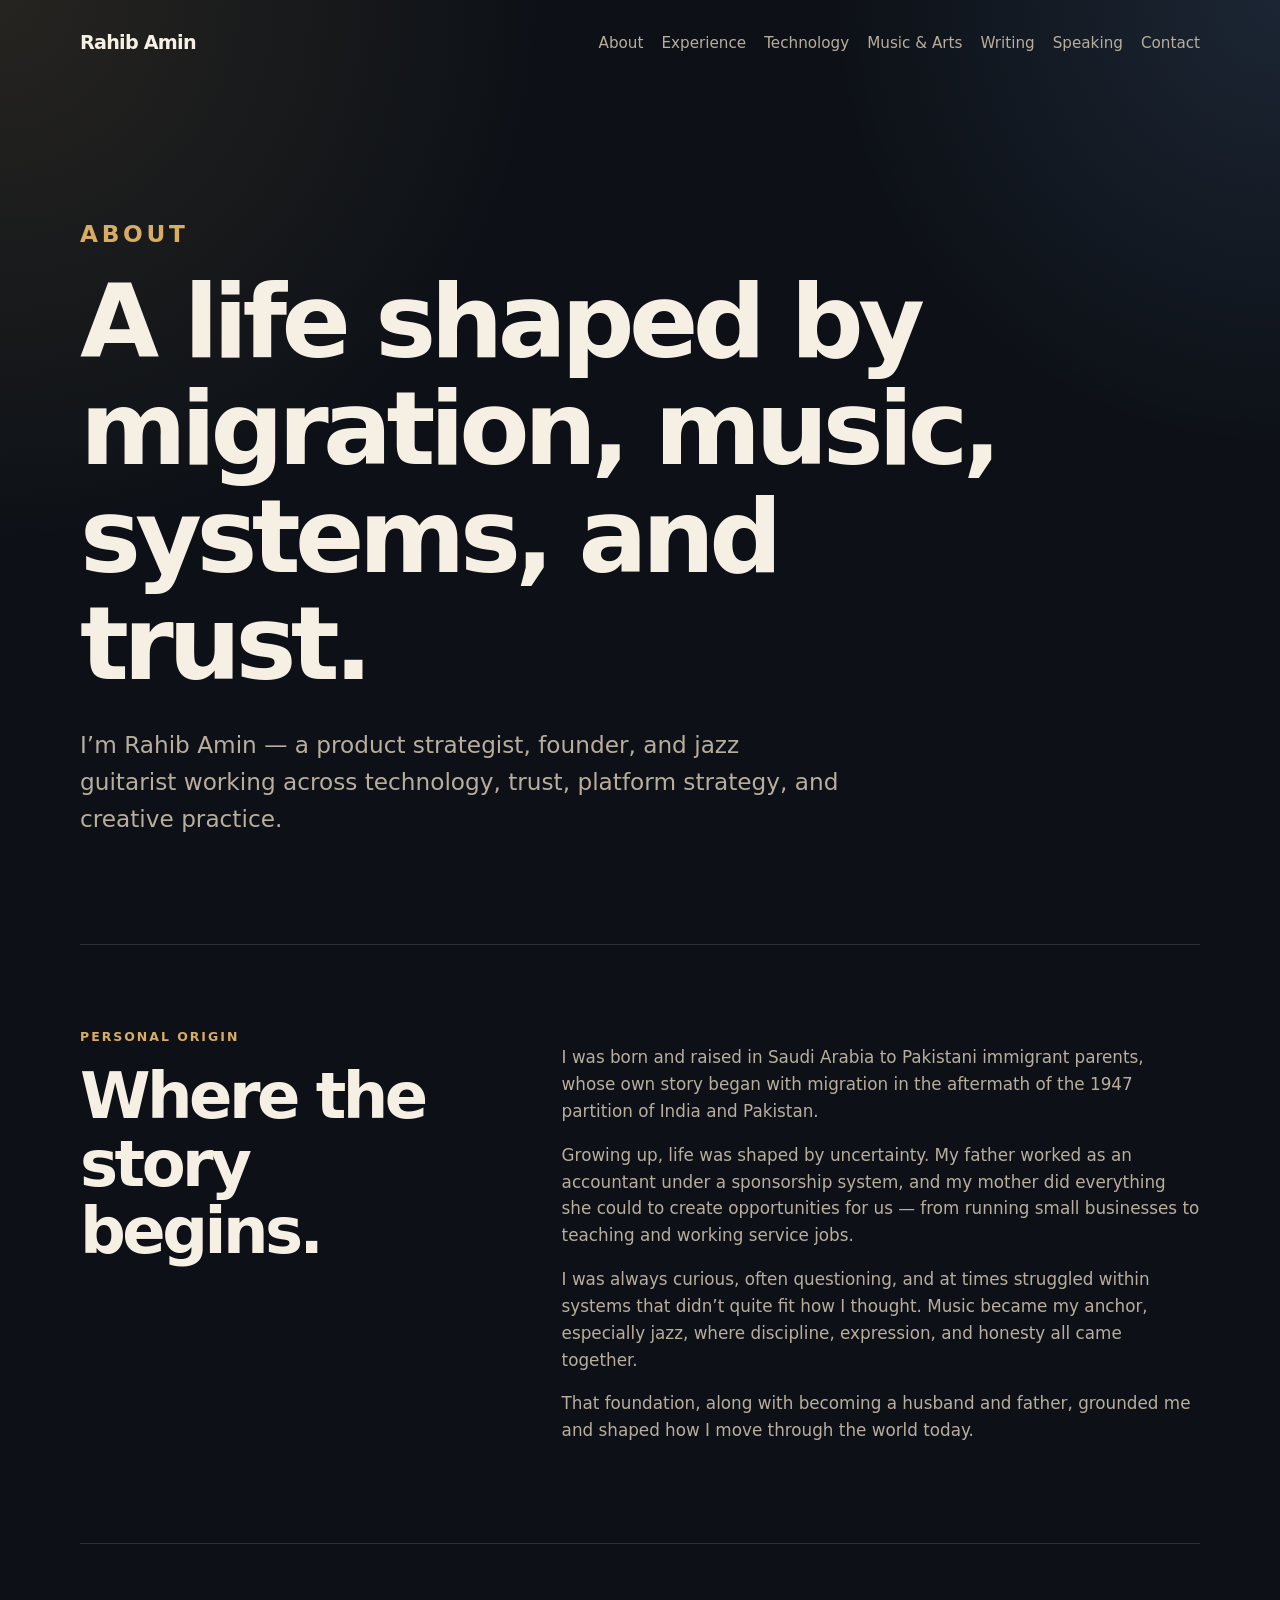
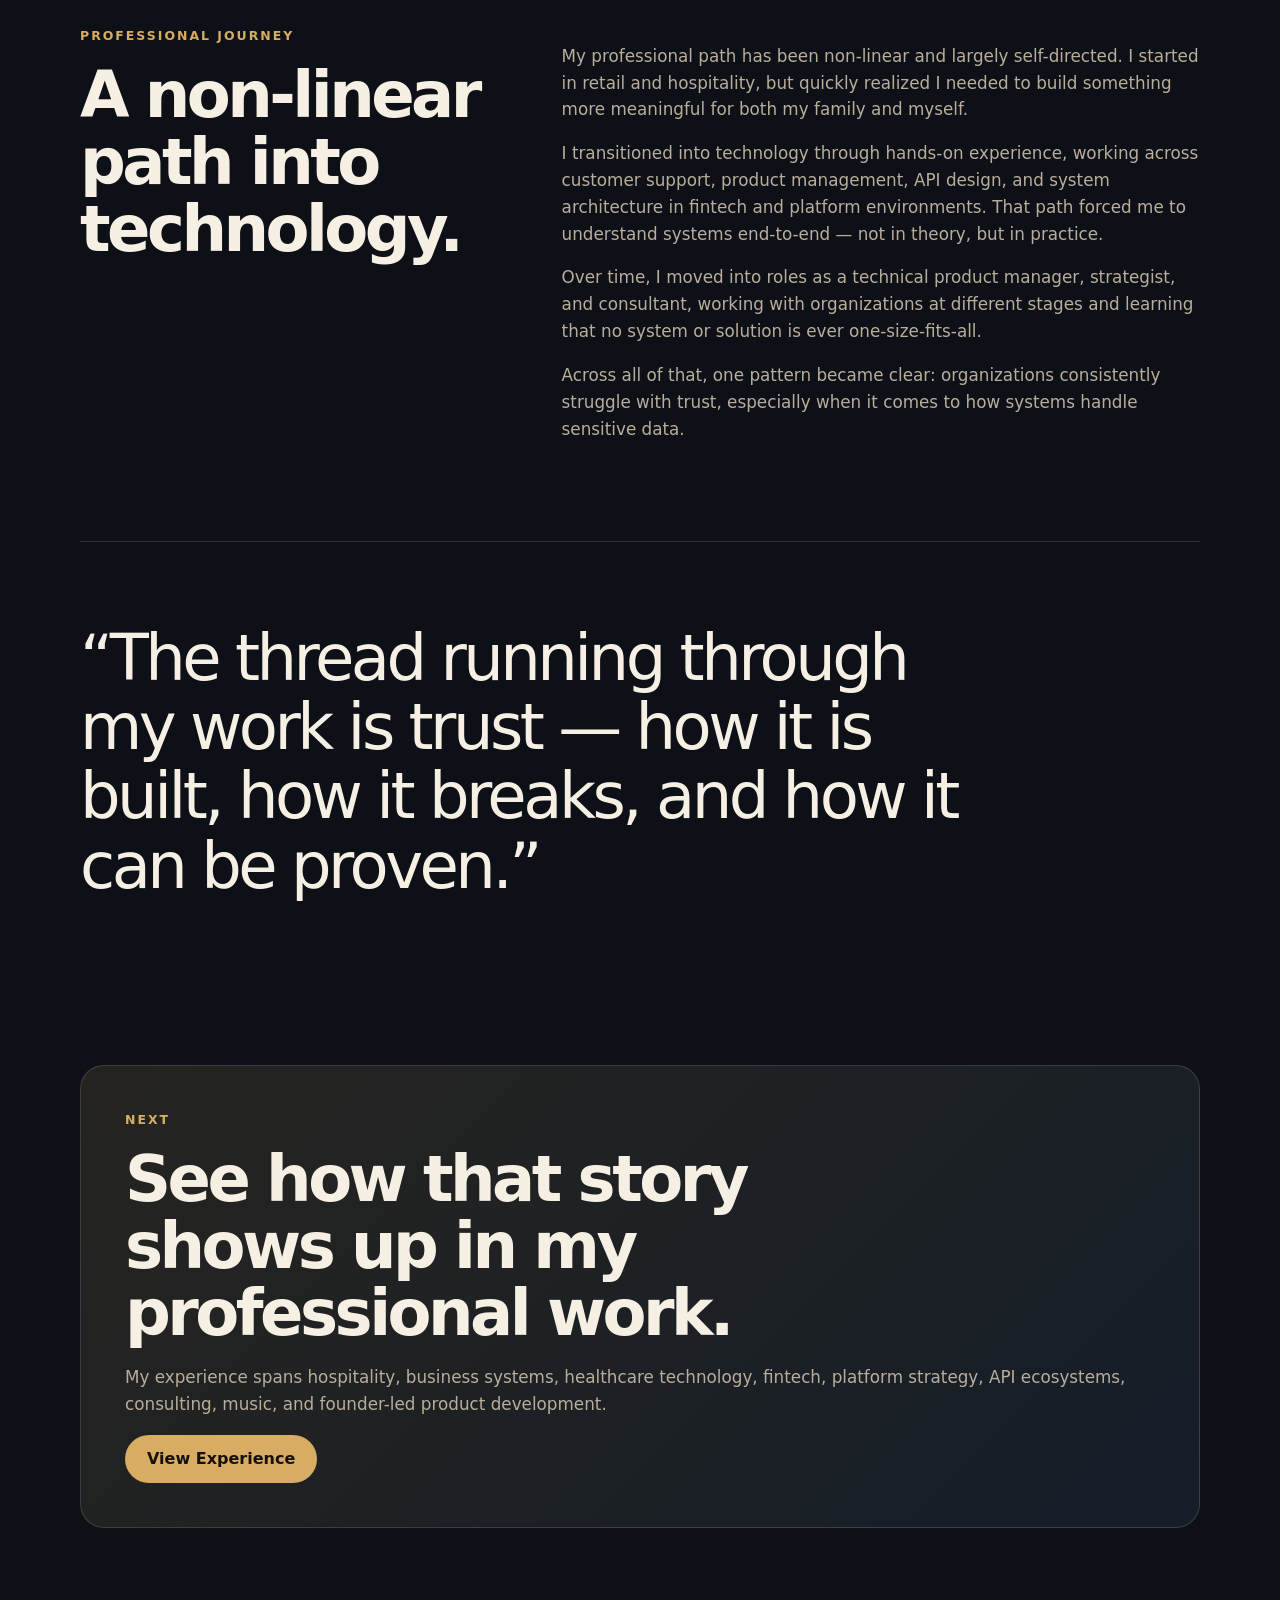
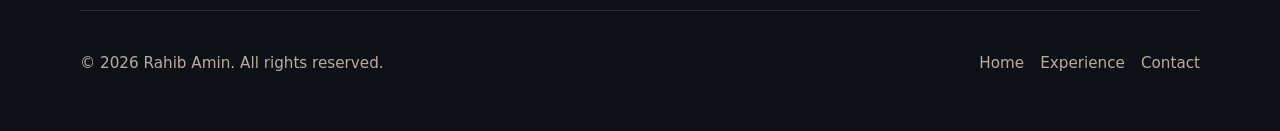
==== about/index.html @ f0a45e59 "Add About page with personal and professional details This file contains the About page for Rahib Am" ====
<!DOCTYPE html>
<html lang="en">
<head>
  <meta charset="UTF-8" />
  <meta name="viewport" content="width=device-width, initial-scale=1.0" />

  <title>About | Rahib Amin</title>
  <meta name="description" content="About Rahib Amin: product strategist, founder, jazz guitarist, and systems thinker shaped by migration, music, technology, and trust." />

  <link rel="stylesheet" href="../assets/styles.css" />
</head>
<body>
  <header class="site-header">
    <a class="logo" href="/">Rahib Amin</a>

    <nav class="nav">
      <a href="/about/">About</a>
      <a href="/experience/">Experience</a>
      <a href="/technology/">Technology</a>
      <a href="/music-arts/">Music & Arts</a>
      <a href="/writing/">Writing</a>
      <a href="/speaking/">Speaking</a>
      <a href="/contact/">Contact</a>
    </nav>
  </header>

  <main>
    <section class="page-hero">
      <p class="eyebrow">About</p>
      <h1>A life shaped by migration, music, systems, and trust.</h1>
      <p>
        I’m Rahib Amin — a product strategist, founder, and jazz guitarist working across
        technology, trust, platform strategy, and creative practice.
      </p>
    </section>

    <section class="split-section">
      <div>
        <p class="eyebrow">Personal origin</p>
        <h2>Where the story begins.</h2>
      </div>

      <div>
        <p>
          I was born and raised in Saudi Arabia to Pakistani immigrant parents, whose own story
          began with migration in the aftermath of the 1947 partition of India and Pakistan.
        </p>

        <p>
          Growing up, life was shaped by uncertainty. My father worked as an accountant under
          a sponsorship system, and my mother did everything she could to create opportunities
          for us — from running small businesses to teaching and working service jobs.
        </p>

        <p>
          I was always curious, often questioning, and at times struggled within systems that
          didn’t quite fit how I thought. Music became my anchor, especially jazz, where
          discipline, expression, and honesty all came together.
        </p>

        <p>
          That foundation, along with becoming a husband and father, grounded me and shaped
          how I move through the world today.
        </p>
      </div>
    </section>

    <section class="split-section">
      <div>
        <p class="eyebrow">Professional journey</p>
        <h2>A non-linear path into technology.</h2>
      </div>

      <div>
        <p>
          My professional path has been non-linear and largely self-directed. I started in
          retail and hospitality, but quickly realized I needed to build something more
          meaningful for both my family and myself.
        </p>

        <p>
          I transitioned into technology through hands-on experience, working across customer
          support, product management, API design, and system architecture in fintech and
          platform environments. That path forced me to understand systems end-to-end —
          not in theory, but in practice.
        </p>

        <p>
          Over time, I moved into roles as a technical product manager, strategist, and
          consultant, working with organizations at different stages and learning that no
          system or solution is ever one-size-fits-all.
        </p>

        <p>
          Across all of that, one pattern became clear: organizations consistently struggle
          with trust, especially when it comes to how systems handle sensitive data.
        </p>
      </div>
    </section>

    <section class="quote-section">
      <blockquote>
        “The thread running through my work is trust — how it is built, how it breaks, and how it can be proven.”
      </blockquote>
    </section>

    <section class="cta-section">
      <p class="eyebrow">Next</p>
      <h2>See how that story shows up in my professional work.</h2>
      <p>
        My experience spans hospitality, business systems, healthcare technology, fintech,
        platform strategy, API ecosystems, consulting, music, and founder-led product development.
      </p>
      <a class="button primary" href="/experience/">View Experience</a>
    </section>
  </main>

  <footer class="site-footer">
    <p>© <span id="year"></span> Rahib Amin. All rights reserved.</p>
    <div>
      <a href="/">Home</a>
      <a href="/experience/">Experience</a>
      <a href="/contact/">Contact</a>
    </div>
  </footer>

  <script>
    document.getElementById("year").textContent = new Date().getFullYear();
  </script>
</body>
</html>
---- assets/styles.css ----
:root {
  --bg: #0d1117;
  --bg-soft: #121826;
  --bg-card: #161d2d;
  --text: #f6efe4;
  --muted: #b9ad9c;
  --line: rgba(246, 239, 228, 0.14);
  --accent: #d8ad63;
  --accent-soft: rgba(216, 173, 99, 0.16);
  --blue: #85b7ff;
  --max-width: 1120px;
  --radius: 24px;
  --shadow: 0 24px 80px rgba(0, 0, 0, 0.26);
}

* {
  box-sizing: border-box;
}

html {
  scroll-behavior: smooth;
}

body {
  margin: 0;
  background:
    radial-gradient(circle at top left, rgba(216, 173, 99, 0.12), transparent 34rem),
    radial-gradient(circle at top right, rgba(133, 183, 255, 0.12), transparent 28rem),
    var(--bg);
  color: var(--text);
  font-family:
    Inter,
    ui-sans-serif,
    system-ui,
    -apple-system,
    BlinkMacSystemFont,
    "Segoe UI",
    sans-serif;
  line-height: 1.6;
}

a {
  color: inherit;
}

.site-header {
  width: min(var(--max-width), calc(100% - 32px));
  margin: 0 auto;
  padding: 28px 0;
  display: flex;
  justify-content: space-between;
  align-items: center;
  gap: 24px;
}

.logo {
  color: var(--text);
  text-decoration: none;
  font-weight: 800;
  letter-spacing: -0.04em;
  font-size: 1.2rem;
}

.nav {
  display: flex;
  gap: 18px;
  flex-wrap: wrap;
  justify-content: flex-end;
}

.nav a {
  color: var(--muted);
  text-decoration: none;
  font-size: 0.95rem;
}

.nav a:hover {
  color: var(--text);
}

main {
  width: min(var(--max-width), calc(100% - 32px));
  margin: 0 auto;
}

.hero,
.page-hero {
  padding: 100px 0 84px;
}

.hero {
  min-height: 70vh;
  display: flex;
  flex-direction: column;
  justify-content: center;
}

.eyebrow {
  margin: 0 0 16px;
  color: var(--accent);
  text-transform: uppercase;
  letter-spacing: 0.16em;
  font-size: 0.78rem;
  font-weight: 800;
}

h1,
h2,
h3 {
  margin: 0;
  line-height: 1.05;
  letter-spacing: -0.055em;
}

h1 {
  max-width: 940px;
  font-size: clamp(3rem, 8vw, 7.4rem);
}

h2 {
  font-size: clamp(2rem, 5vw, 4.2rem);
}

h3 {
  font-size: 1.45rem;
}

p {
  color: var(--muted);
  font-size: 1.05rem;
}

.hero-text,
.page-hero p {
  max-width: 760px;
  margin-top: 28px;
  font-size: clamp(1.18rem, 2vw, 1.45rem);
}

.hero-actions {
  display: flex;
  gap: 14px;
  flex-wrap: wrap;
  margin-top: 36px;
}

.button {
  display: inline-flex;
  align-items: center;
  justify-content: center;
  min-height: 48px;
  padding: 0 22px;
  border-radius: 999px;
  text-decoration: none;
  font-weight: 800;
  transition: transform 160ms ease, border-color 160ms ease, background 160ms ease;
}

.button:hover {
  transform: translateY(-2px);
}

.button.primary {
  background: var(--accent);
  color: #15110a;
}

.button.secondary {
  border: 1px solid var(--line);
  color: var(--text);
  background: rgba(255, 255, 255, 0.04);
}

.grid-section,
.split-section,
.quote-section,
.cta-section,
.list-section,
.contact-panel {
  padding: 82px 0;
  border-top: 1px solid var(--line);
}

.section-heading {
  max-width: 760px;
  margin-bottom: 32px;
}

.card-grid {
  display: grid;
  gap: 18px;
}

.card-grid.three {
  grid-template-columns: repeat(3, minmax(0, 1fr));
}

.card-grid.two {
  grid-template-columns: repeat(2, minmax(0, 1fr));
}

.card {
  min-height: 260px;
  padding: 28px;
  border-radius: var(--radius);
  background:
    linear-gradient(145deg, rgba(255, 255, 255, 0.045), rgba(255, 255, 255, 0.015)),
    var(--bg-card);
  border: 1px solid var(--line);
  box-shadow: var(--shadow);
}

.card p {
  margin-top: 18px;
}

.card a,
.text-link {
  color: var(--accent);
  font-weight: 800;
  text-decoration: none;
}

.card a:hover,
.text-link:hover {
  text-decoration: underline;
}

.split-section {
  display: grid;
  grid-template-columns: 0.8fr 1.2fr;
  gap: 56px;
  align-items: start;
}

.quote-section blockquote {
  max-width: 900px;
  margin: 0;
  font-size: clamp(2rem, 5vw, 4.8rem);
  line-height: 1.08;
  letter-spacing: -0.055em;
  color: var(--text);
}

.cta-section,
.contact-panel {
  background:
    linear-gradient(135deg, rgba(216, 173, 99, 0.12), rgba(133, 183, 255, 0.08));
  border: 1px solid var(--line);
  border-radius: var(--radius);
  padding: 44px;
  margin: 82px 0;
}

.cta-section h2,
.contact-panel h2 {
  max-width: 820px;
}

.clean-list {
  margin: 28px 0 0;
  padding: 0;
  list-style: none;
}

.clean-list li {
  padding: 18px 0;
  border-bottom: 1px solid var(--line);
  color: var(--muted);
  font-size: 1.15rem;
}

.big-link {
  color: var(--accent);
  font-size: clamp(1.6rem, 4vw, 3rem);
  font-weight: 900;
  letter-spacing: -0.04em;
  text-decoration: none;
}

.big-link:hover {
  text-decoration: underline;
}

.small-note {
  font-size: 0.95rem;
}

.music-hero {
  background:
    linear-gradient(135deg, rgba(216, 173, 99, 0.08), transparent 60%);
}

.site-footer {
  width: min(var(--max-width), calc(100% - 32px));
  margin: 0 auto;
  padding: 40px 0 56px;
  border-top: 1px solid var(--line);
  display: flex;
  justify-content: space-between;
  gap: 24px;
  flex-wrap: wrap;
}

.site-footer p {
  margin: 0;
  font-size: 0.95rem;
}

.site-footer div {
  display: flex;
  gap: 16px;
  flex-wrap: wrap;
}

.site-footer a {
  color: var(--muted);
  text-decoration: none;
  font-size: 0.95rem;
}

.site-footer a:hover {
  color: var(--text);
}

@media (max-width: 860px) {
  .site-header {
    align-items: flex-start;
    flex-direction: column;
  }

  .nav {
    justify-content: flex-start;
  }

  .hero,
  .page-hero {
    padding: 72px 0 64px;
  }

  .card-grid.three,
  .card-grid.two,
  .split-section {
    grid-template-columns: 1fr;
  }

  .split-section {
    gap: 24px;
  }

  .card {
    min-height: auto;
  }

  .cta-section,
  .contact-panel {
    padding: 28px;
  }
}

@media (max-width: 520px) {
  main,
  .site-header,
  .site-footer {
    width: min(100% - 24px, var(--max-width));
  }

  .nav {
    gap: 12px;
  }

  .nav a {
    font-size: 0.9rem;
  }

  h1 {
    font-size: clamp(2.55rem, 16vw, 4rem);
  }

  .hero-actions {
    flex-direction: column;
  }

  .button {
    width: 100%;
  }
}
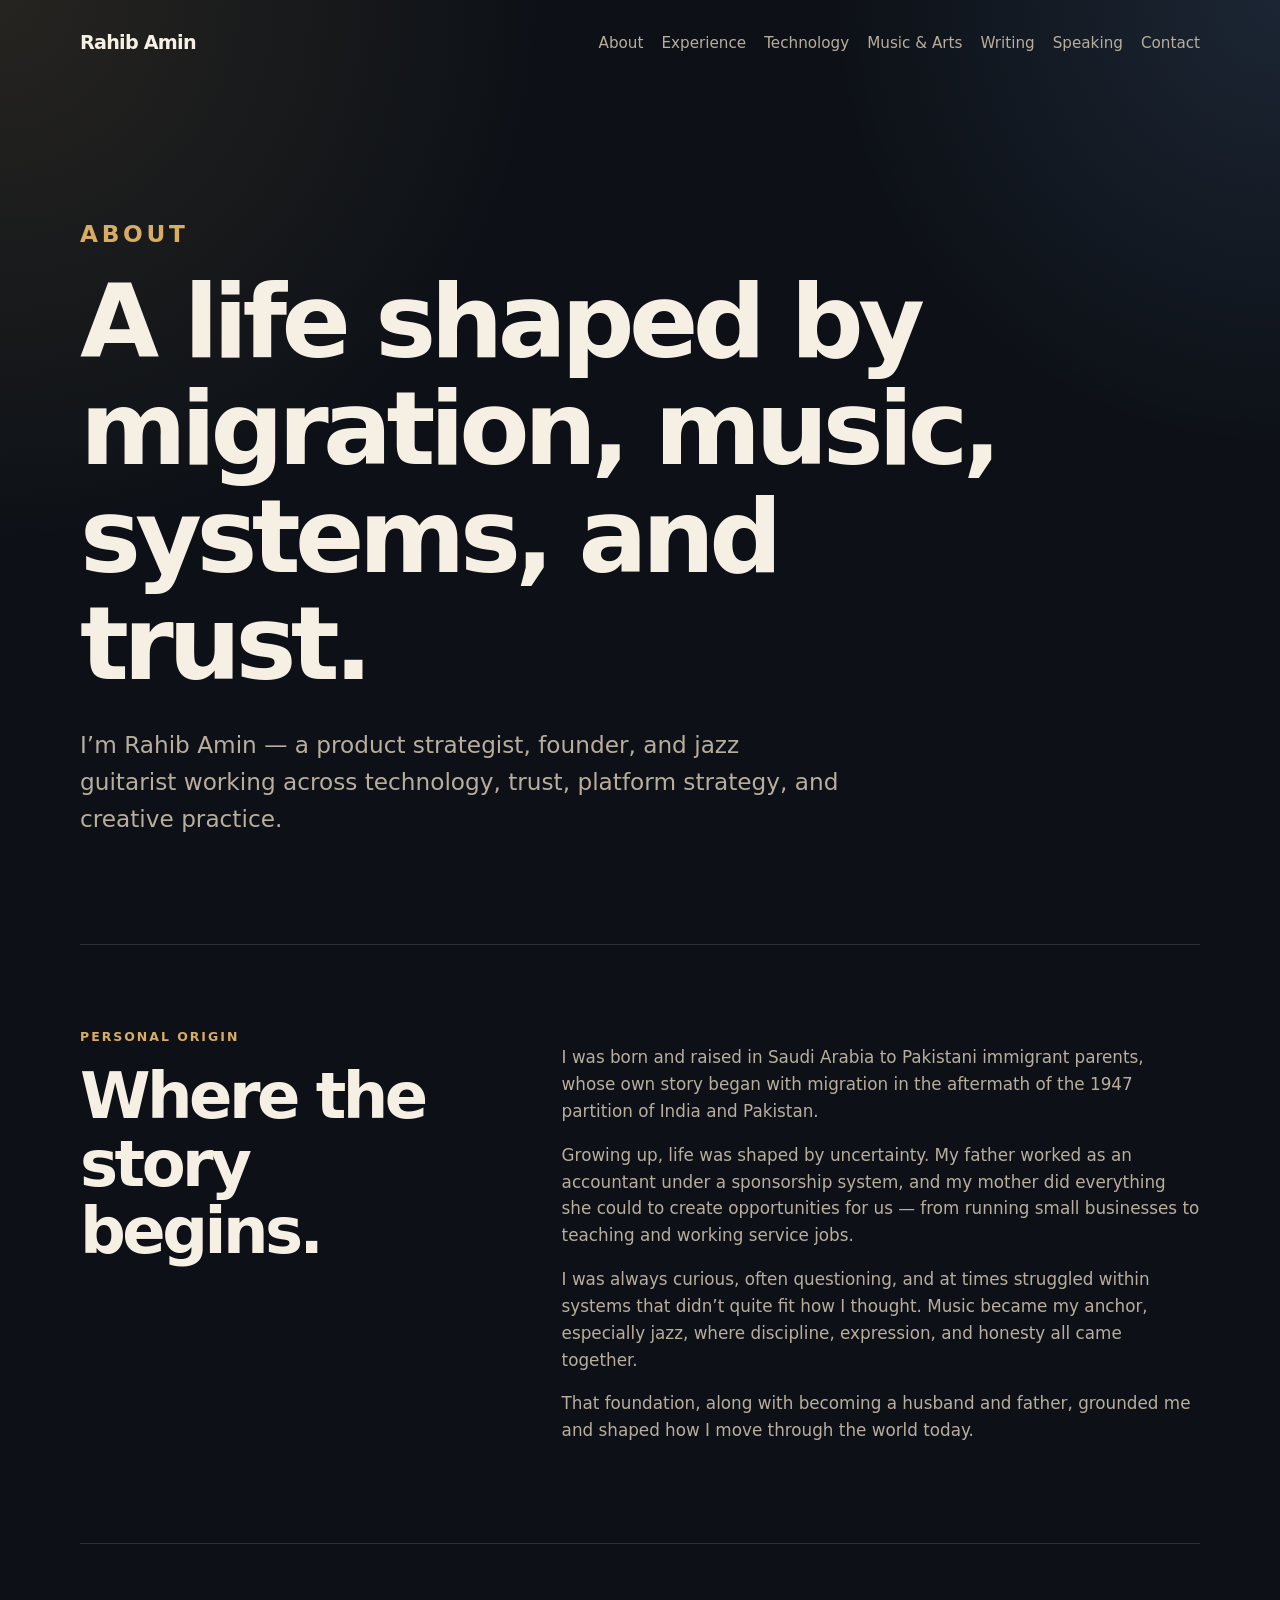
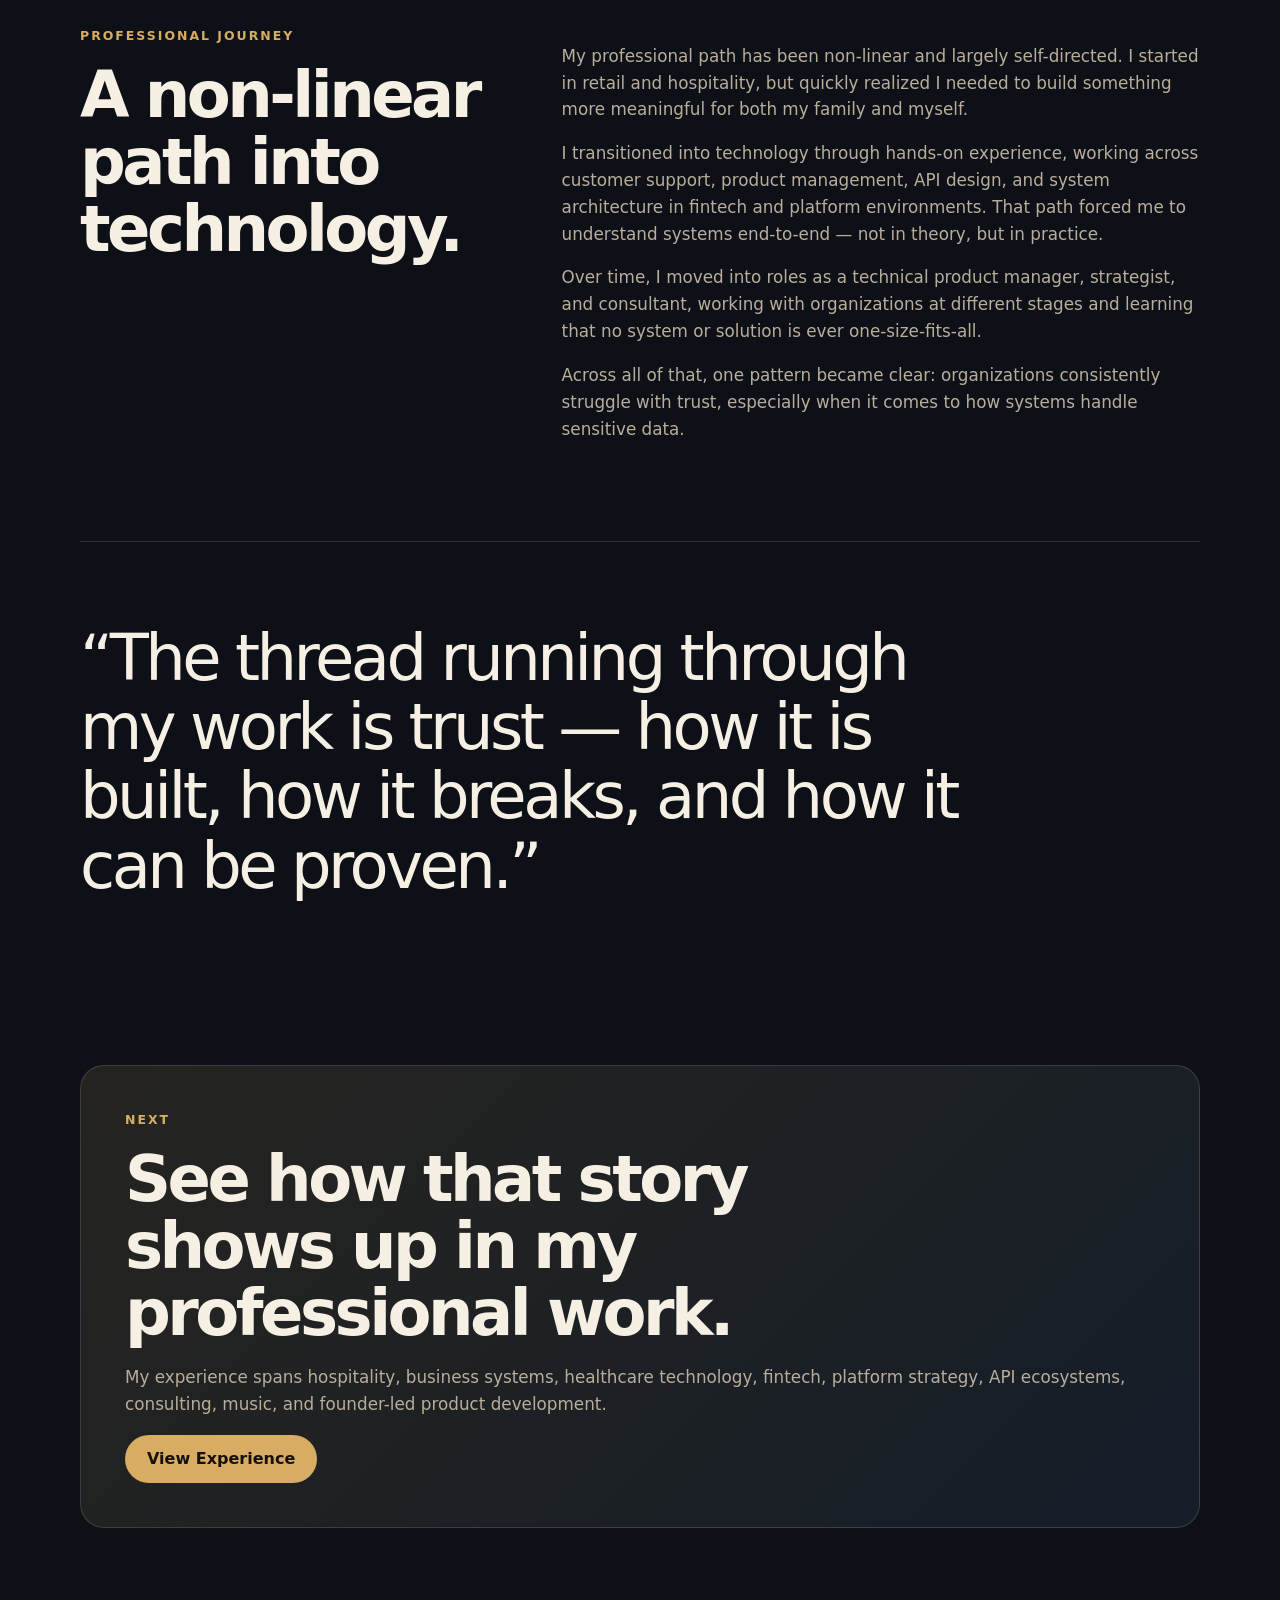
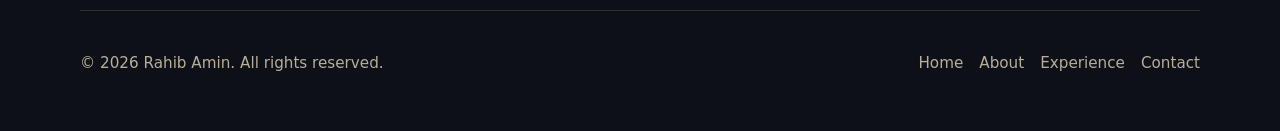
==== commit 8eb0fbc3: "Add files via upload" ====
--- a/about/index.html
+++ b/about/index.html
@@ -3,24 +3,21 @@
 <head>
   <meta charset="UTF-8" />
   <meta name="viewport" content="width=device-width, initial-scale=1.0" />
-
   <title>About | Rahib Amin</title>
   <meta name="description" content="About Rahib Amin: product strategist, founder, jazz guitarist, and systems thinker shaped by migration, music, technology, and trust." />
-
   <link rel="stylesheet" href="../assets/styles.css" />
 </head>
 <body>
   <header class="site-header">
-    <a class="logo" href="/">Rahib Amin</a>
-
+    <a class="logo" href="../">Rahib Amin</a>
     <nav class="nav">
-      <a href="/about/">About</a>
-      <a href="/experience/">Experience</a>
-      <a href="/technology/">Technology</a>
-      <a href="/music-arts/">Music & Arts</a>
-      <a href="/writing/">Writing</a>
-      <a href="/speaking/">Speaking</a>
-      <a href="/contact/">Contact</a>
+      <a href="../about/">About</a>
+      <a href="../experience/">Experience</a>
+      <a href="../technology/">Technology</a>
+      <a href="../music-arts/">Music & Arts</a>
+      <a href="../writing/">Writing</a>
+      <a href="../speaking/">Speaking</a>
+      <a href="../contact/">Contact</a>
     </nav>
   </header>
 
@@ -29,98 +26,50 @@
       <p class="eyebrow">About</p>
       <h1>A life shaped by migration, music, systems, and trust.</h1>
       <p>
-        I’m Rahib Amin — a product strategist, founder, and jazz guitarist working across
-        technology, trust, platform strategy, and creative practice.
+        I’m Rahib Amin — a product strategist, founder, and jazz guitarist working across technology,
+        trust, platform strategy, and creative practice.
       </p>
     </section>
 
     <section class="split-section">
+      <div><p class="eyebrow">Personal origin</p><h2>Where the story begins.</h2></div>
       <div>
-        <p class="eyebrow">Personal origin</p>
-        <h2>Where the story begins.</h2>
-      </div>
-
-      <div>
-        <p>
-          I was born and raised in Saudi Arabia to Pakistani immigrant parents, whose own story
-          began with migration in the aftermath of the 1947 partition of India and Pakistan.
-        </p>
-
-        <p>
-          Growing up, life was shaped by uncertainty. My father worked as an accountant under
-          a sponsorship system, and my mother did everything she could to create opportunities
-          for us — from running small businesses to teaching and working service jobs.
-        </p>
-
-        <p>
-          I was always curious, often questioning, and at times struggled within systems that
-          didn’t quite fit how I thought. Music became my anchor, especially jazz, where
-          discipline, expression, and honesty all came together.
-        </p>
-
-        <p>
-          That foundation, along with becoming a husband and father, grounded me and shaped
-          how I move through the world today.
-        </p>
+        <p>I was born and raised in Saudi Arabia to Pakistani immigrant parents, whose own story began with migration in the aftermath of the 1947 partition of India and Pakistan.</p>
+        <p>Growing up, life was shaped by uncertainty. My father worked as an accountant under a sponsorship system, and my mother did everything she could to create opportunities for us — from running small businesses to teaching and working service jobs.</p>
+        <p>I was always curious, often questioning, and at times struggled within systems that didn’t quite fit how I thought. Music became my anchor, especially jazz, where discipline, expression, and honesty all came together.</p>
+        <p>That foundation, along with becoming a husband and father, grounded me and shaped how I move through the world today.</p>
       </div>
     </section>
 
     <section class="split-section">
+      <div><p class="eyebrow">Professional journey</p><h2>A non-linear path into technology.</h2></div>
       <div>
-        <p class="eyebrow">Professional journey</p>
-        <h2>A non-linear path into technology.</h2>
-      </div>
-
-      <div>
-        <p>
-          My professional path has been non-linear and largely self-directed. I started in
-          retail and hospitality, but quickly realized I needed to build something more
-          meaningful for both my family and myself.
-        </p>
-
-        <p>
-          I transitioned into technology through hands-on experience, working across customer
-          support, product management, API design, and system architecture in fintech and
-          platform environments. That path forced me to understand systems end-to-end —
-          not in theory, but in practice.
-        </p>
-
-        <p>
-          Over time, I moved into roles as a technical product manager, strategist, and
-          consultant, working with organizations at different stages and learning that no
-          system or solution is ever one-size-fits-all.
-        </p>
-
-        <p>
-          Across all of that, one pattern became clear: organizations consistently struggle
-          with trust, especially when it comes to how systems handle sensitive data.
-        </p>
+        <p>My professional path has been non-linear and largely self-directed. I started in retail and hospitality, but quickly realized I needed to build something more meaningful for both my family and myself.</p>
+        <p>I transitioned into technology through hands-on experience, working across customer support, product management, API design, and system architecture in fintech and platform environments. That path forced me to understand systems end-to-end — not in theory, but in practice.</p>
+        <p>Over time, I moved into roles as a technical product manager, strategist, and consultant, working with organizations at different stages and learning that no system or solution is ever one-size-fits-all.</p>
+        <p>Across all of that, one pattern became clear: organizations consistently struggle with trust, especially when it comes to how systems handle sensitive data.</p>
       </div>
     </section>
 
     <section class="quote-section">
-      <blockquote>
-        “The thread running through my work is trust — how it is built, how it breaks, and how it can be proven.”
-      </blockquote>
+      <blockquote>“The thread running through my work is trust — how it is built, how it breaks, and how it can be proven.”</blockquote>
     </section>
 
     <section class="cta-section">
       <p class="eyebrow">Next</p>
       <h2>See how that story shows up in my professional work.</h2>
-      <p>
-        My experience spans hospitality, business systems, healthcare technology, fintech,
-        platform strategy, API ecosystems, consulting, music, and founder-led product development.
-      </p>
-      <a class="button primary" href="/experience/">View Experience</a>
+      <p>My experience spans hospitality, business systems, healthcare technology, fintech, platform strategy, API ecosystems, consulting, music, and founder-led product development.</p>
+      <a class="button primary" href="../experience/">View Experience</a>
     </section>
   </main>
 
   <footer class="site-footer">
     <p>© <span id="year"></span> Rahib Amin. All rights reserved.</p>
     <div>
-      <a href="/">Home</a>
-      <a href="/experience/">Experience</a>
-      <a href="/contact/">Contact</a>
+      <a href="../">Home</a>
+      <a href="../about/">About</a>
+      <a href="../experience/">Experience</a>
+      <a href="../contact/">Contact</a>
     </div>
   </footer>
 
--- a/assets/styles.css
+++ b/assets/styles.css
@@ -13,14 +13,8 @@
   --shadow: 0 24px 80px rgba(0, 0, 0, 0.26);
 }
 
-* {
-  box-sizing: border-box;
-}
-
-html {
-  scroll-behavior: smooth;
-}
-
+* { box-sizing: border-box; }
+html { scroll-behavior: smooth; }
 body {
   margin: 0;
   background:
@@ -28,21 +22,10 @@
     radial-gradient(circle at top right, rgba(133, 183, 255, 0.12), transparent 28rem),
     var(--bg);
   color: var(--text);
-  font-family:
-    Inter,
-    ui-sans-serif,
-    system-ui,
-    -apple-system,
-    BlinkMacSystemFont,
-    "Segoe UI",
-    sans-serif;
+  font-family: Inter, ui-sans-serif, system-ui, -apple-system, BlinkMacSystemFont, "Segoe UI", sans-serif;
   line-height: 1.6;
 }
-
-a {
-  color: inherit;
-}
-
+a { color: inherit; }
 .site-header {
   width: min(var(--max-width), calc(100% - 32px));
   margin: 0 auto;
@@ -52,336 +35,66 @@
   align-items: center;
   gap: 24px;
 }
-
 .logo {
   color: var(--text);
   text-decoration: none;
   font-weight: 800;
   letter-spacing: -0.04em;
   font-size: 1.2rem;
+  white-space: nowrap;
 }
-
-.nav {
-  display: flex;
-  gap: 18px;
-  flex-wrap: wrap;
-  justify-content: flex-end;
-}
-
-.nav a {
-  color: var(--muted);
-  text-decoration: none;
-  font-size: 0.95rem;
-}
-
-.nav a:hover {
-  color: var(--text);
-}
-
-main {
-  width: min(var(--max-width), calc(100% - 32px));
-  margin: 0 auto;
-}
-
-.hero,
-.page-hero {
-  padding: 100px 0 84px;
-}
-
-.hero {
-  min-height: 70vh;
-  display: flex;
-  flex-direction: column;
-  justify-content: center;
-}
-
-.eyebrow {
-  margin: 0 0 16px;
-  color: var(--accent);
-  text-transform: uppercase;
-  letter-spacing: 0.16em;
-  font-size: 0.78rem;
-  font-weight: 800;
-}
-
-h1,
-h2,
-h3 {
-  margin: 0;
-  line-height: 1.05;
-  letter-spacing: -0.055em;
-}
-
-h1 {
-  max-width: 940px;
-  font-size: clamp(3rem, 8vw, 7.4rem);
-}
-
-h2 {
-  font-size: clamp(2rem, 5vw, 4.2rem);
-}
-
-h3 {
-  font-size: 1.45rem;
-}
-
-p {
-  color: var(--muted);
-  font-size: 1.05rem;
-}
-
-.hero-text,
-.page-hero p {
-  max-width: 760px;
-  margin-top: 28px;
-  font-size: clamp(1.18rem, 2vw, 1.45rem);
-}
-
-.hero-actions {
-  display: flex;
-  gap: 14px;
-  flex-wrap: wrap;
-  margin-top: 36px;
-}
-
-.button {
-  display: inline-flex;
-  align-items: center;
-  justify-content: center;
-  min-height: 48px;
-  padding: 0 22px;
-  border-radius: 999px;
-  text-decoration: none;
-  font-weight: 800;
-  transition: transform 160ms ease, border-color 160ms ease, background 160ms ease;
-}
-
-.button:hover {
-  transform: translateY(-2px);
-}
-
-.button.primary {
-  background: var(--accent);
-  color: #15110a;
-}
-
-.button.secondary {
-  border: 1px solid var(--line);
-  color: var(--text);
-  background: rgba(255, 255, 255, 0.04);
-}
-
-.grid-section,
-.split-section,
-.quote-section,
-.cta-section,
-.list-section,
-.contact-panel {
-  padding: 82px 0;
-  border-top: 1px solid var(--line);
-}
-
-.section-heading {
-  max-width: 760px;
-  margin-bottom: 32px;
-}
-
-.card-grid {
-  display: grid;
-  gap: 18px;
-}
-
-.card-grid.three {
-  grid-template-columns: repeat(3, minmax(0, 1fr));
-}
-
-.card-grid.two {
-  grid-template-columns: repeat(2, minmax(0, 1fr));
-}
-
-.card {
-  min-height: 260px;
-  padding: 28px;
-  border-radius: var(--radius);
-  background:
-    linear-gradient(145deg, rgba(255, 255, 255, 0.045), rgba(255, 255, 255, 0.015)),
-    var(--bg-card);
-  border: 1px solid var(--line);
-  box-shadow: var(--shadow);
-}
-
-.card p {
-  margin-top: 18px;
-}
-
-.card a,
-.text-link {
-  color: var(--accent);
-  font-weight: 800;
-  text-decoration: none;
-}
-
-.card a:hover,
-.text-link:hover {
-  text-decoration: underline;
-}
-
-.split-section {
-  display: grid;
-  grid-template-columns: 0.8fr 1.2fr;
-  gap: 56px;
-  align-items: start;
-}
-
-.quote-section blockquote {
-  max-width: 900px;
-  margin: 0;
-  font-size: clamp(2rem, 5vw, 4.8rem);
-  line-height: 1.08;
-  letter-spacing: -0.055em;
-  color: var(--text);
-}
-
-.cta-section,
-.contact-panel {
-  background:
-    linear-gradient(135deg, rgba(216, 173, 99, 0.12), rgba(133, 183, 255, 0.08));
-  border: 1px solid var(--line);
-  border-radius: var(--radius);
-  padding: 44px;
-  margin: 82px 0;
-}
-
-.cta-section h2,
-.contact-panel h2 {
-  max-width: 820px;
-}
-
-.clean-list {
-  margin: 28px 0 0;
-  padding: 0;
-  list-style: none;
-}
-
-.clean-list li {
-  padding: 18px 0;
-  border-bottom: 1px solid var(--line);
-  color: var(--muted);
-  font-size: 1.15rem;
-}
-
-.big-link {
-  color: var(--accent);
-  font-size: clamp(1.6rem, 4vw, 3rem);
-  font-weight: 900;
-  letter-spacing: -0.04em;
-  text-decoration: none;
-}
-
-.big-link:hover {
-  text-decoration: underline;
-}
-
-.small-note {
-  font-size: 0.95rem;
-}
-
-.music-hero {
-  background:
-    linear-gradient(135deg, rgba(216, 173, 99, 0.08), transparent 60%);
-}
-
-.site-footer {
-  width: min(var(--max-width), calc(100% - 32px));
-  margin: 0 auto;
-  padding: 40px 0 56px;
-  border-top: 1px solid var(--line);
-  display: flex;
-  justify-content: space-between;
-  gap: 24px;
-  flex-wrap: wrap;
-}
-
-.site-footer p {
-  margin: 0;
-  font-size: 0.95rem;
-}
-
-.site-footer div {
-  display: flex;
-  gap: 16px;
-  flex-wrap: wrap;
-}
-
-.site-footer a {
-  color: var(--muted);
-  text-decoration: none;
-  font-size: 0.95rem;
-}
-
-.site-footer a:hover {
-  color: var(--text);
-}
-
-@media (max-width: 860px) {
-  .site-header {
-    align-items: flex-start;
-    flex-direction: column;
-  }
-
-  .nav {
-    justify-content: flex-start;
-  }
-
-  .hero,
-  .page-hero {
-    padding: 72px 0 64px;
-  }
-
-  .card-grid.three,
-  .card-grid.two,
-  .split-section {
-    grid-template-columns: 1fr;
-  }
-
-  .split-section {
-    gap: 24px;
-  }
-
-  .card {
-    min-height: auto;
-  }
-
-  .cta-section,
-  .contact-panel {
-    padding: 28px;
-  }
-}
-
-@media (max-width: 520px) {
-  main,
-  .site-header,
-  .site-footer {
-    width: min(100% - 24px, var(--max-width));
-  }
-
-  .nav {
-    gap: 12px;
-  }
-
-  .nav a {
-    font-size: 0.9rem;
-  }
-
-  h1 {
-    font-size: clamp(2.55rem, 16vw, 4rem);
-  }
-
-  .hero-actions {
-    flex-direction: column;
-  }
-
-  .button {
-    width: 100%;
-  }
-}
+.nav { display: flex; gap: 18px; flex-wrap: wrap; justify-content: flex-end; }
+.nav a { color: var(--muted); text-decoration: none; font-size: 0.95rem; }
+.nav a:hover { color: var(--text); }
+main { width: min(var(--max-width), calc(100% - 32px)); margin: 0 auto; }
+.hero, .page-hero { padding: 100px 0 84px; }
+.hero { min-height: 70vh; display: flex; flex-direction: column; justify-content: center; }
+.eyebrow { margin: 0 0 16px; color: var(--accent); text-transform: uppercase; letter-spacing: 0.16em; font-size: 0.78rem; font-weight: 800; }
+h1, h2, h3 { margin: 0; line-height: 1.05; letter-spacing: -0.055em; }
+h1 { max-width: 940px; font-size: clamp(3rem, 8vw, 7.4rem); }
+h2 { font-size: clamp(2rem, 5vw, 4.2rem); }
+h3 { font-size: 1.45rem; }
+p { color: var(--muted); font-size: 1.05rem; }
+.hero-text, .page-hero p { max-width: 760px; margin-top: 28px; font-size: clamp(1.18rem, 2vw, 1.45rem); }
+.hero-actions { display: flex; gap: 14px; flex-wrap: wrap; margin-top: 36px; }
+.button { display: inline-flex; align-items: center; justify-content: center; min-height: 48px; padding: 0 22px; border-radius: 999px; text-decoration: none; font-weight: 800; transition: transform 160ms ease, border-color 160ms ease, background 160ms ease; }
+.button:hover { transform: translateY(-2px); }
+.button.primary { background: var(--accent); color: #15110a; }
+.button.secondary { border: 1px solid var(--line); color: var(--text); background: rgba(255, 255, 255, 0.04); }
+.grid-section, .split-section, .quote-section, .cta-section, .list-section, .contact-panel, .media-section { padding: 82px 0; border-top: 1px solid var(--line); }
+.section-heading { max-width: 760px; margin-bottom: 32px; }
+.card-grid { display: grid; gap: 18px; }
+.card-grid.three { grid-template-columns: repeat(3, minmax(0, 1fr)); }
+.card-grid.two { grid-template-columns: repeat(2, minmax(0, 1fr)); }
+.card-grid.four { grid-template-columns: repeat(4, minmax(0, 1fr)); }
+.card { min-height: 260px; padding: 28px; border-radius: var(--radius); background: linear-gradient(145deg, rgba(255,255,255,.045), rgba(255,255,255,.015)), var(--bg-card); border: 1px solid var(--line); box-shadow: var(--shadow); }
+.card p { margin-top: 18px; }
+.card a, .text-link { color: var(--accent); font-weight: 800; text-decoration: none; }
+.card a:hover, .text-link:hover { text-decoration: underline; }
+.card audio { width: 100%; margin-top: 16px; }
+.split-section { display: grid; grid-template-columns: 0.8fr 1.2fr; gap: 56px; align-items: start; }
+.quote-section blockquote { max-width: 900px; margin: 0; font-size: clamp(2rem, 5vw, 4.8rem); line-height: 1.08; letter-spacing: -0.055em; color: var(--text); }
+.cta-section, .contact-panel { background: linear-gradient(135deg, rgba(216,173,99,.12), rgba(133,183,255,.08)); border: 1px solid var(--line); border-radius: var(--radius); padding: 44px; margin: 82px 0; }
+.cta-section h2, .contact-panel h2 { max-width: 820px; }
+.clean-list { margin: 28px 0 0; padding: 0; list-style: none; }
+.clean-list li { padding: 18px 0; border-bottom: 1px solid var(--line); color: var(--muted); font-size: 1.15rem; }
+.big-link { color: var(--accent); font-size: clamp(1.6rem, 4vw, 3rem); font-weight: 900; letter-spacing: -0.04em; text-decoration: none; overflow-wrap: anywhere; }
+.big-link:hover { text-decoration: underline; }
+.small-note { font-size: 0.95rem; }
+.music-hero { background: linear-gradient(135deg, rgba(216,173,99,.08), transparent 60%); }
+.media-section { display: grid; grid-template-columns: repeat(2, minmax(0, 1fr)); gap: 18px; }
+.media-card { overflow: hidden; border-radius: var(--radius); border: 1px solid var(--line); background: var(--bg-card); box-shadow: var(--shadow); min-height: 320px; }
+.media-card img { width: 100%; height: 100%; object-fit: cover; display: block; }
+.experience-item { padding: 32px 0; border-top: 1px solid var(--line); }
+.experience-item:first-of-type { margin-top: 28px; }
+.role-meta { margin-top: 8px; color: var(--accent); font-weight: 800; }
+.experience-item .clean-list { margin-top: 18px; }
+.site-footer { width: min(var(--max-width), calc(100% - 32px)); margin: 0 auto; padding: 40px 0 56px; border-top: 1px solid var(--line); display: flex; justify-content: space-between; gap: 24px; flex-wrap: wrap; }
+.site-footer p { margin: 0; font-size: 0.95rem; }
+.site-footer div { display: flex; gap: 16px; flex-wrap: wrap; }
+.site-footer a { color: var(--muted); text-decoration: none; font-size: 0.95rem; }
+.site-footer a:hover { color: var(--text); }
+@media (max-width: 980px) { .card-grid.four { grid-template-columns: repeat(2, minmax(0, 1fr)); } }
+@media (max-width: 860px) { .site-header { align-items: flex-start; flex-direction: column; } .nav { justify-content: flex-start; } .hero, .page-hero { padding: 72px 0 64px; } .card-grid.three, .card-grid.two, .split-section, .media-section { grid-template-columns: 1fr; } .split-section { gap: 24px; } .card { min-height: auto; } .cta-section, .contact-panel { padding: 28px; } }
+@media (max-width: 620px) { .card-grid.four { grid-template-columns: 1fr; } }
+@media (max-width: 520px) { main, .site-header, .site-footer { width: min(100% - 24px, var(--max-width)); } .nav { gap: 12px; } .nav a { font-size: 0.9rem; } h1 { font-size: clamp(2.55rem, 16vw, 4rem); } .hero-actions { flex-direction: column; } .button { width: 100%; } }
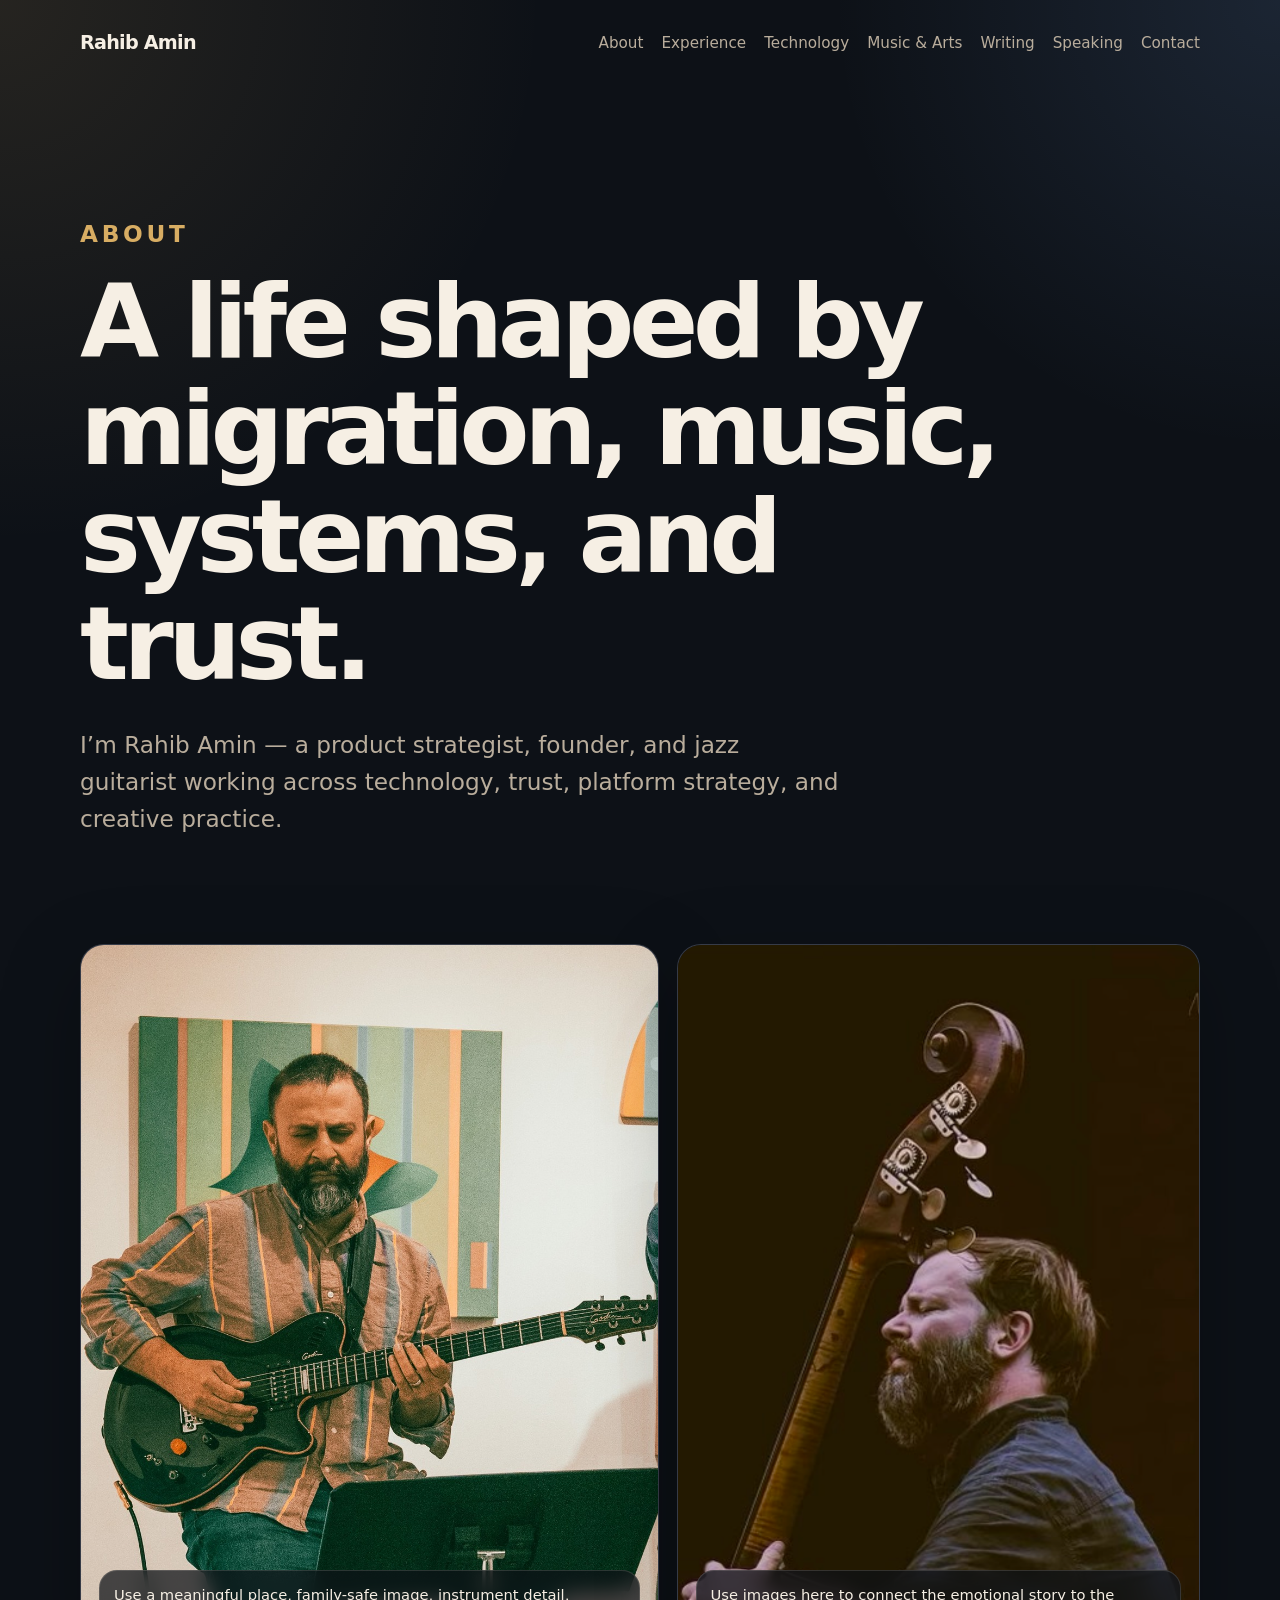
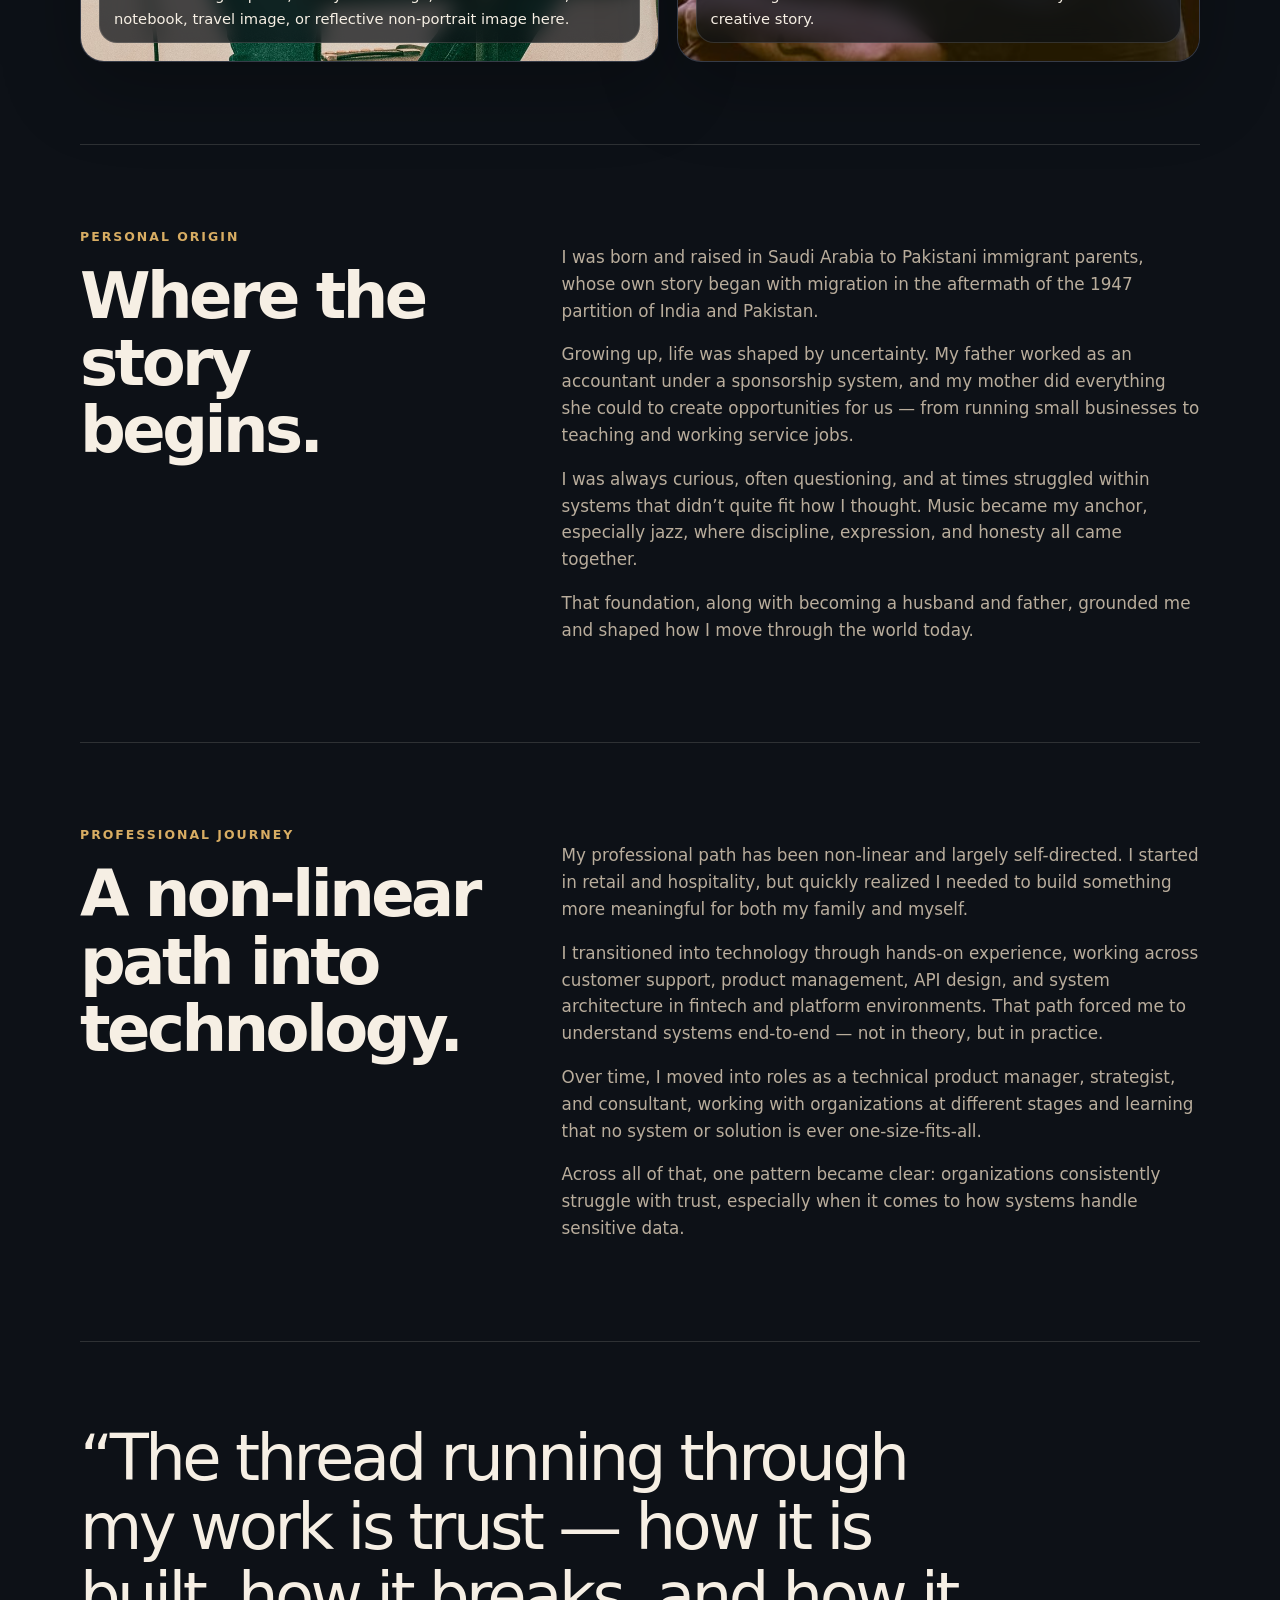
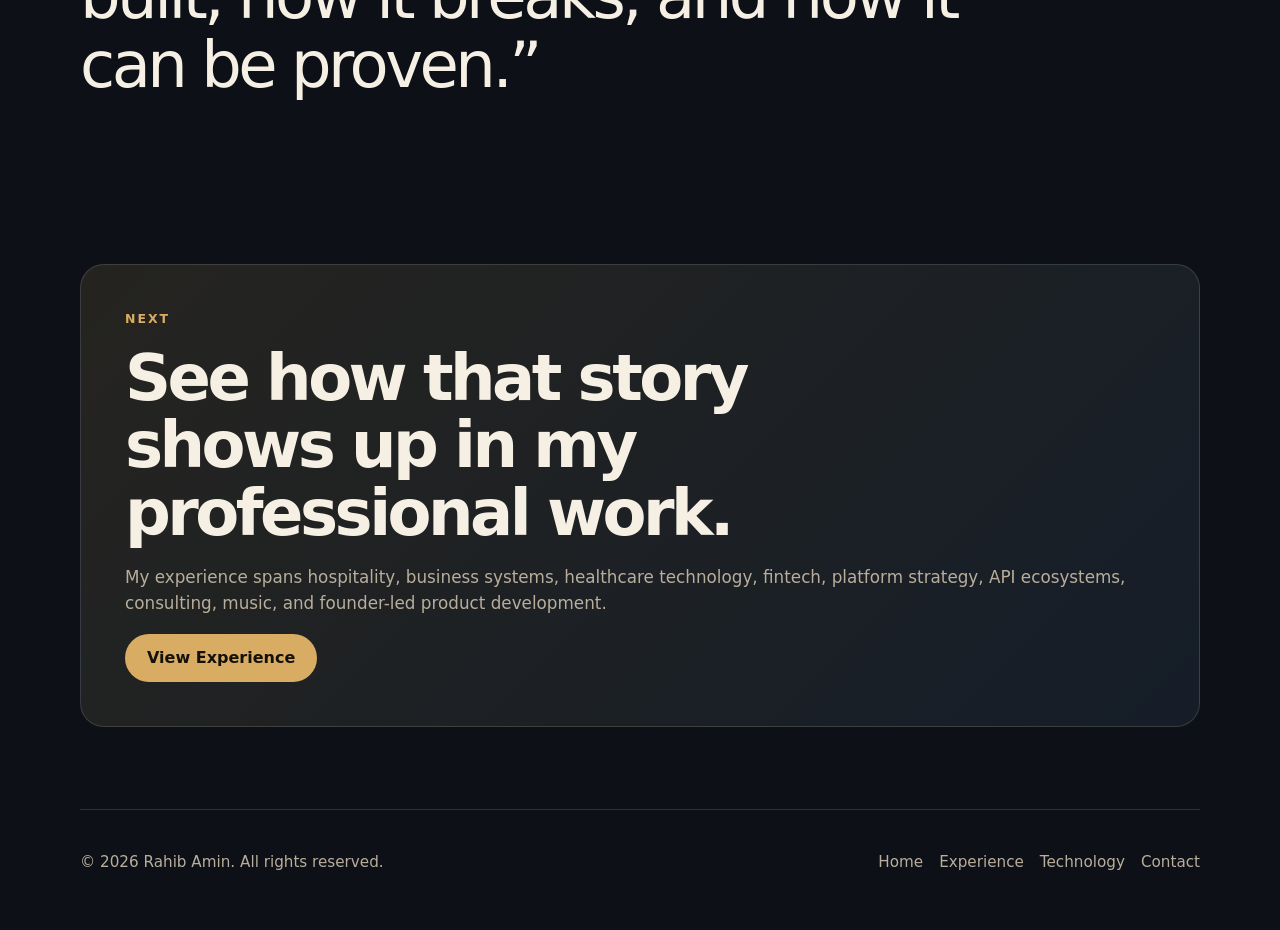
==== commit 926e1c33: "Add files via upload" ====
--- a/about/index.html
+++ b/about/index.html
@@ -11,13 +11,7 @@
   <header class="site-header">
     <a class="logo" href="../">Rahib Amin</a>
     <nav class="nav">
-      <a href="../about/">About</a>
-      <a href="../experience/">Experience</a>
-      <a href="../technology/">Technology</a>
-      <a href="../music-arts/">Music & Arts</a>
-      <a href="../writing/">Writing</a>
-      <a href="../speaking/">Speaking</a>
-      <a href="../contact/">Contact</a>
+      <a href="../about/">About</a><a href="../experience/">Experience</a><a href="../technology/">Technology</a><a href="../music-arts/">Music & Arts</a><a href="../writing/">Writing</a><a href="../speaking/">Speaking</a><a href="../contact/">Contact</a>
     </nav>
   </header>
 
@@ -25,10 +19,12 @@
     <section class="page-hero">
       <p class="eyebrow">About</p>
       <h1>A life shaped by migration, music, systems, and trust.</h1>
-      <p>
-        I’m Rahib Amin — a product strategist, founder, and jazz guitarist working across technology,
-        trust, platform strategy, and creative practice.
-      </p>
+      <p>I’m Rahib Amin — a product strategist, founder, and jazz guitarist working across technology, trust, platform strategy, and creative practice.</p>
+    </section>
+
+    <section class="image-story-grid">
+      <figure class="story-photo tall"><img src="../assets/images/about-origin.jpg" alt="A personal image connected to Rahib Amin's origin story" /><figcaption>Use a meaningful place, family-safe image, instrument detail, notebook, travel image, or reflective non-portrait image here.</figcaption></figure>
+      <figure class="story-photo"><img src="../assets/images/music-atmosphere.jpg" alt="Atmospheric music image" /><figcaption>Use images here to connect the emotional story to the creative story.</figcaption></figure>
     </section>
 
     <section class="split-section">
@@ -51,30 +47,16 @@
       </div>
     </section>
 
-    <section class="quote-section">
-      <blockquote>“The thread running through my work is trust — how it is built, how it breaks, and how it can be proven.”</blockquote>
-    </section>
+    <section class="quote-section"><blockquote>“The thread running through my work is trust — how it is built, how it breaks, and how it can be proven.”</blockquote></section>
 
     <section class="cta-section">
-      <p class="eyebrow">Next</p>
-      <h2>See how that story shows up in my professional work.</h2>
+      <p class="eyebrow">Next</p><h2>See how that story shows up in my professional work.</h2>
       <p>My experience spans hospitality, business systems, healthcare technology, fintech, platform strategy, API ecosystems, consulting, music, and founder-led product development.</p>
       <a class="button primary" href="../experience/">View Experience</a>
     </section>
   </main>
 
-  <footer class="site-footer">
-    <p>© <span id="year"></span> Rahib Amin. All rights reserved.</p>
-    <div>
-      <a href="../">Home</a>
-      <a href="../about/">About</a>
-      <a href="../experience/">Experience</a>
-      <a href="../contact/">Contact</a>
-    </div>
-  </footer>
-
-  <script>
-    document.getElementById("year").textContent = new Date().getFullYear();
-  </script>
+  <footer class="site-footer"><p>© <span id="year"></span> Rahib Amin. All rights reserved.</p><div><a href="../">Home</a><a href="../experience/">Experience</a><a href="../technology/">Technology</a><a href="../contact/">Contact</a></div></footer>
+  <script>document.getElementById("year").textContent = new Date().getFullYear();</script>
 </body>
 </html>
--- a/assets/styles.css
+++ b/assets/styles.css
@@ -98,3 +98,257 @@
 @media (max-width: 860px) { .site-header { align-items: flex-start; flex-direction: column; } .nav { justify-content: flex-start; } .hero, .page-hero { padding: 72px 0 64px; } .card-grid.three, .card-grid.two, .split-section, .media-section { grid-template-columns: 1fr; } .split-section { gap: 24px; } .card { min-height: auto; } .cta-section, .contact-panel { padding: 28px; } }
 @media (max-width: 620px) { .card-grid.four { grid-template-columns: 1fr; } }
 @media (max-width: 520px) { main, .site-header, .site-footer { width: min(100% - 24px, var(--max-width)); } .nav { gap: 12px; } .nav a { font-size: 0.9rem; } h1 { font-size: clamp(2.55rem, 16vw, 4rem); } .hero-actions { flex-direction: column; } .button { width: 100%; } }
+
+/* Strategic photo system */
+.hero-with-photo {
+  display: grid;
+  grid-template-columns: minmax(0, 1.15fr) minmax(280px, 0.85fr);
+  gap: 56px;
+  align-items: center;
+}
+.hero-copy h1 {
+  max-width: 780px;
+}
+.hero-portrait,
+.inline-photo,
+.story-photo,
+.proof-photo {
+  margin: 0;
+  overflow: hidden;
+  border-radius: var(--radius);
+  border: 1px solid var(--line);
+  background: var(--bg-card);
+  box-shadow: var(--shadow);
+}
+.hero-portrait img,
+.inline-photo img,
+.story-photo img,
+.proof-photo img {
+  width: 100%;
+  height: 100%;
+  object-fit: cover;
+  display: block;
+}
+.hero-portrait {
+  min-height: 560px;
+  position: relative;
+}
+.hero-portrait figcaption,
+.story-photo figcaption {
+  position: absolute;
+  left: 18px;
+  right: 18px;
+  bottom: 18px;
+  padding: 12px 14px;
+  border-radius: 18px;
+  color: var(--text);
+  background: rgba(13, 17, 23, 0.72);
+  border: 1px solid var(--line);
+  font-size: 0.92rem;
+  backdrop-filter: blur(10px);
+}
+.small-top-gap {
+  margin-top: 28px;
+}
+.inline-photo {
+  min-height: 340px;
+}
+.image-story-grid {
+  display: grid;
+  grid-template-columns: 1.05fr 0.95fr;
+  gap: 18px;
+  padding: 0 0 82px;
+}
+.story-photo {
+  min-height: 420px;
+  position: relative;
+}
+.story-photo.tall {
+  min-height: 620px;
+}
+.photo-proof-strip {
+  display: grid;
+  grid-template-columns: 0.9fr 1.1fr;
+  gap: 32px;
+  align-items: center;
+  padding: 64px 0;
+  border-top: 1px solid var(--line);
+}
+.proof-photo {
+  min-height: 420px;
+}
+.proof-photo.wide {
+  min-height: 360px;
+}
+.proof-copy h2 {
+  max-width: 720px;
+}
+.three-media {
+  grid-template-columns: 1.25fr 0.875fr 0.875fr;
+}
+.featured-media {
+  min-height: 520px;
+}
+.photo-checklist {
+  padding: 28px;
+  border: 1px solid var(--line);
+  border-radius: var(--radius);
+  background: rgba(255,255,255,0.035);
+}
+.photo-checklist code {
+  color: var(--accent);
+}
+
+@media (max-width: 980px) {
+  .hero-with-photo,
+  .image-story-grid,
+  .photo-proof-strip,
+  .three-media {
+    grid-template-columns: 1fr;
+  }
+  .hero-portrait,
+  .story-photo.tall,
+  .story-photo,
+  .proof-photo,
+  .featured-media {
+    min-height: 420px;
+  }
+}
+
+@media (max-width: 620px) {
+  .hero-portrait,
+  .story-photo.tall,
+  .story-photo,
+  .proof-photo,
+  .featured-media,
+  .inline-photo {
+    min-height: 320px;
+  }
+}
+
+/* Non-portrait visual panels */
+.signal-panel,
+.evidence-panel {
+  border: 1px solid var(--line);
+  border-radius: var(--radius);
+  background:
+    radial-gradient(circle at top left, rgba(216, 173, 99, 0.20), transparent 16rem),
+    radial-gradient(circle at bottom right, rgba(133, 183, 255, 0.16), transparent 18rem),
+    linear-gradient(145deg, rgba(255,255,255,.045), rgba(255,255,255,.015)),
+    var(--bg-card);
+  box-shadow: var(--shadow);
+}
+.signal-panel {
+  min-height: 300px;
+  padding: 24px;
+  display: flex;
+  align-content: flex-start;
+  align-items: flex-start;
+  flex-wrap: wrap;
+  gap: 12px;
+}
+.signal-panel span,
+.evidence-panel span {
+  display: inline-flex;
+  align-items: center;
+  border: 1px solid var(--line);
+  border-radius: 999px;
+  padding: 10px 14px;
+  color: var(--text);
+  background: rgba(255,255,255,0.045);
+  font-weight: 800;
+  font-size: 0.92rem;
+}
+.evidence-panel {
+  min-height: 360px;
+  padding: 28px;
+  display: flex;
+  align-content: center;
+  align-items: center;
+  justify-content: center;
+  flex-wrap: wrap;
+  gap: 12px;
+}
+.no-photo-strip {
+  grid-template-columns: 0.95fr 1.05fr;
+}
+.highlight-experience {
+  border: 1px solid var(--line);
+  border-radius: var(--radius);
+  padding: 32px;
+  margin-top: 28px;
+  background: linear-gradient(135deg, rgba(216,173,99,.10), rgba(133,183,255,.06));
+}
+@media (max-width: 980px) {
+  .no-photo-strip {
+    grid-template-columns: 1fr;
+  }
+  .signal-panel,
+  .evidence-panel {
+    min-height: 240px;
+  }
+}
+
+.album-feature {
+  background:
+    linear-gradient(135deg, rgba(216, 173, 99, 0.10), rgba(133, 183, 255, 0.06));
+  border: 1px solid var(--line);
+  border-radius: var(--radius);
+  padding: 44px;
+  margin: 82px 0;
+}
+
+.album-feature .button {
+  margin-top: 16px;
+}
+
+
+/* External writing and profile links */
+.article-list {
+  display: grid;
+  gap: 18px;
+}
+
+.article-card {
+  padding: 28px;
+  border: 1px solid var(--line);
+  border-radius: var(--radius);
+  background:
+    linear-gradient(145deg, rgba(255,255,255,.045), rgba(255,255,255,.015)),
+    var(--bg-card);
+  box-shadow: var(--shadow);
+}
+
+.article-card h3 a {
+  color: var(--text);
+  text-decoration: none;
+}
+
+.article-card h3 a:hover {
+  color: var(--accent);
+}
+
+.external-links {
+  display: flex;
+  flex-wrap: wrap;
+  gap: 12px;
+  margin: 22px 0;
+}
+
+.external-links a {
+  display: inline-flex;
+  align-items: center;
+  min-height: 42px;
+  border: 1px solid var(--line);
+  border-radius: 999px;
+  padding: 0 16px;
+  color: var(--text);
+  text-decoration: none;
+  font-weight: 800;
+  background: rgba(255,255,255,0.045);
+}
+
+.external-links a:hover {
+  border-color: var(--accent);
+  color: var(--accent);
+}
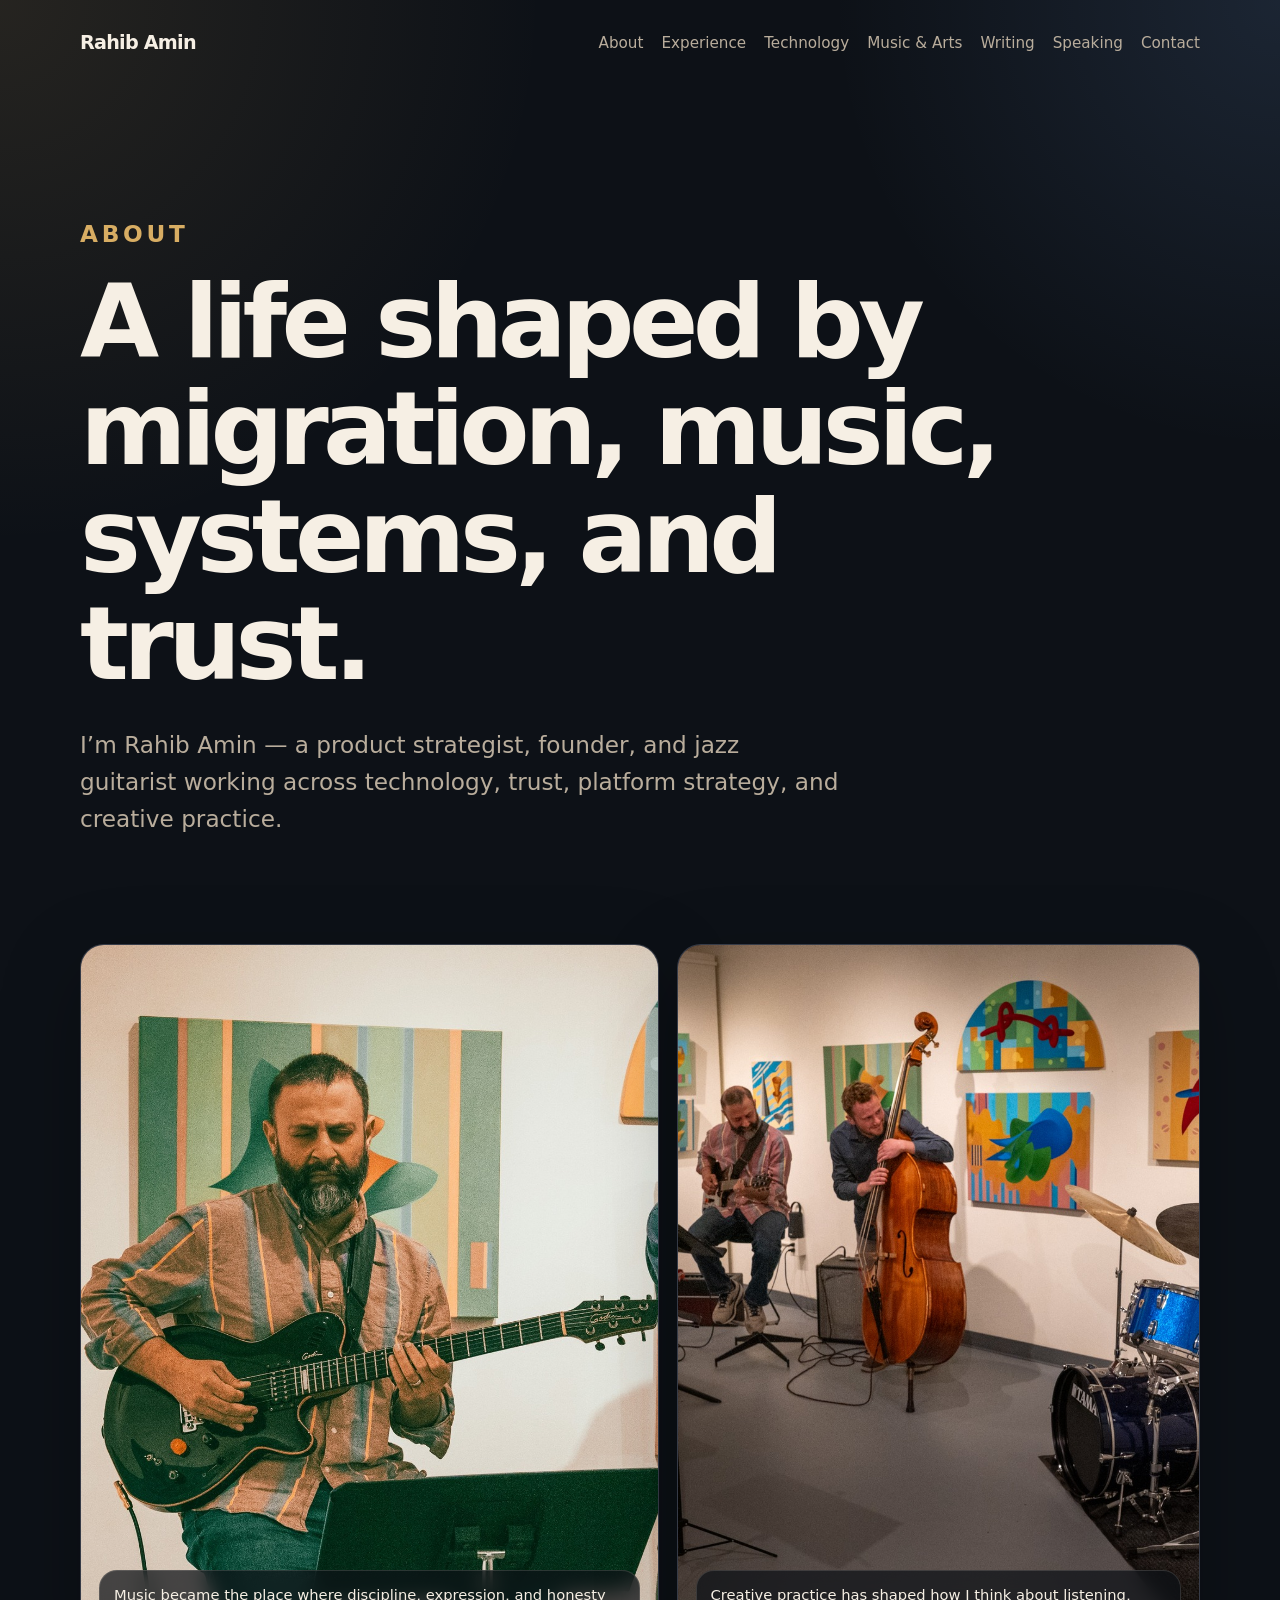
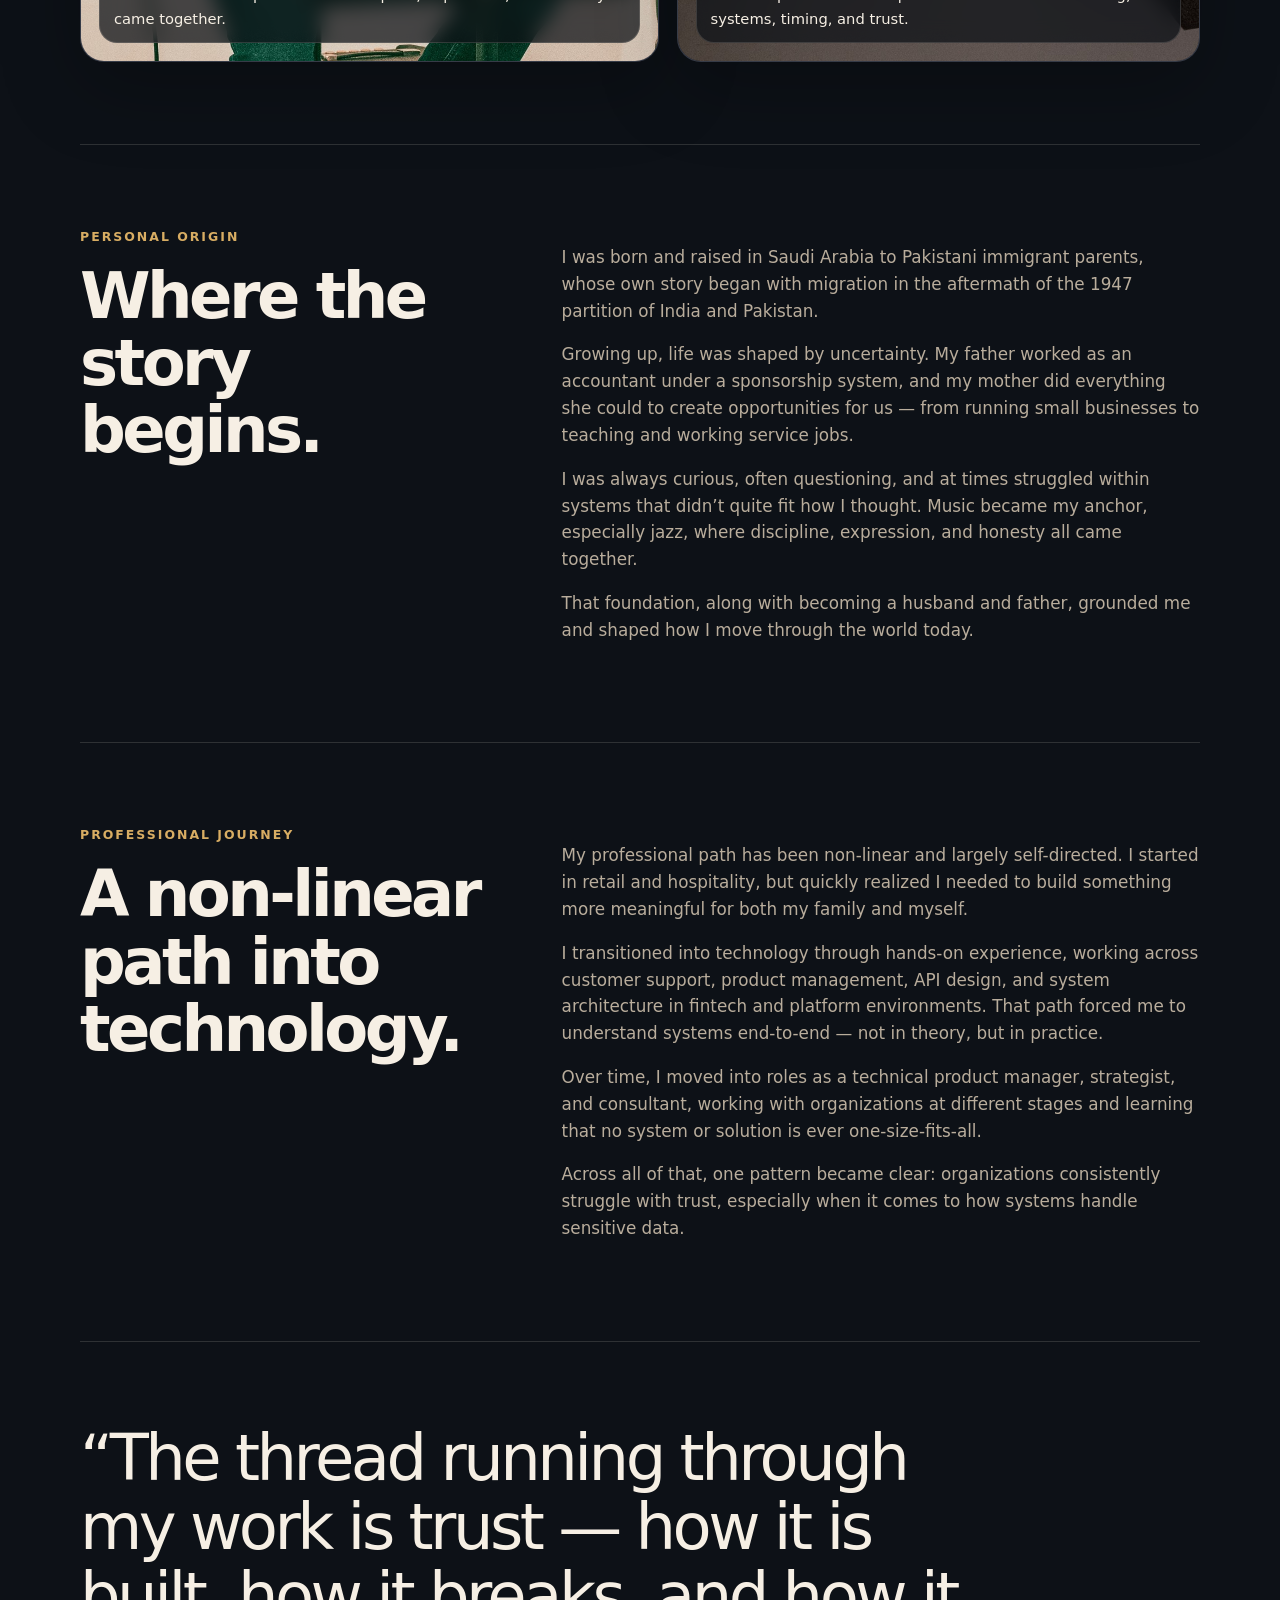
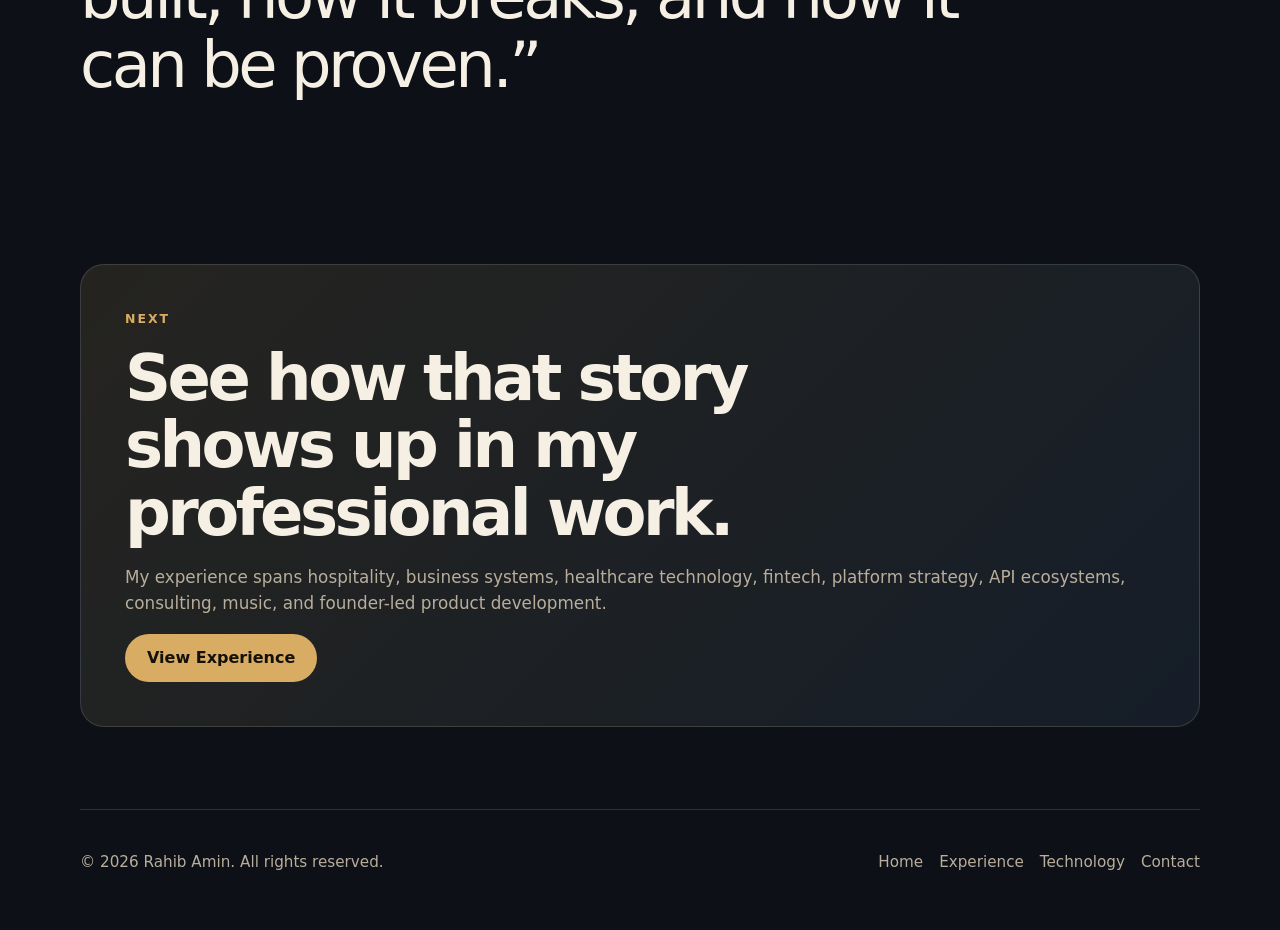
==== commit 3f8af048: "Add files via upload" ====
--- a/about/index.html
+++ b/about/index.html
@@ -23,8 +23,8 @@
     </section>
 
     <section class="image-story-grid">
-      <figure class="story-photo tall"><img src="../assets/images/about-origin.jpg" alt="A personal image connected to Rahib Amin's origin story" /><figcaption>Use a meaningful place, family-safe image, instrument detail, notebook, travel image, or reflective non-portrait image here.</figcaption></figure>
-      <figure class="story-photo"><img src="../assets/images/music-atmosphere.jpg" alt="Atmospheric music image" /><figcaption>Use images here to connect the emotional story to the creative story.</figcaption></figure>
+      <figure class="story-photo tall"><img src="../assets/images/about-origin.jpg" alt="Rahib Amin playing guitar" /><figcaption>Music became the place where discipline, expression, and honesty came together.</figcaption></figure>
+      <figure class="story-photo"><img src="../assets/images/music-atmosphere.jpg" alt="Rahib Amin performing with a jazz ensemble" /><figcaption>Creative practice has shaped how I think about listening, systems, timing, and trust.</figcaption></figure>
     </section>
 
     <section class="split-section">
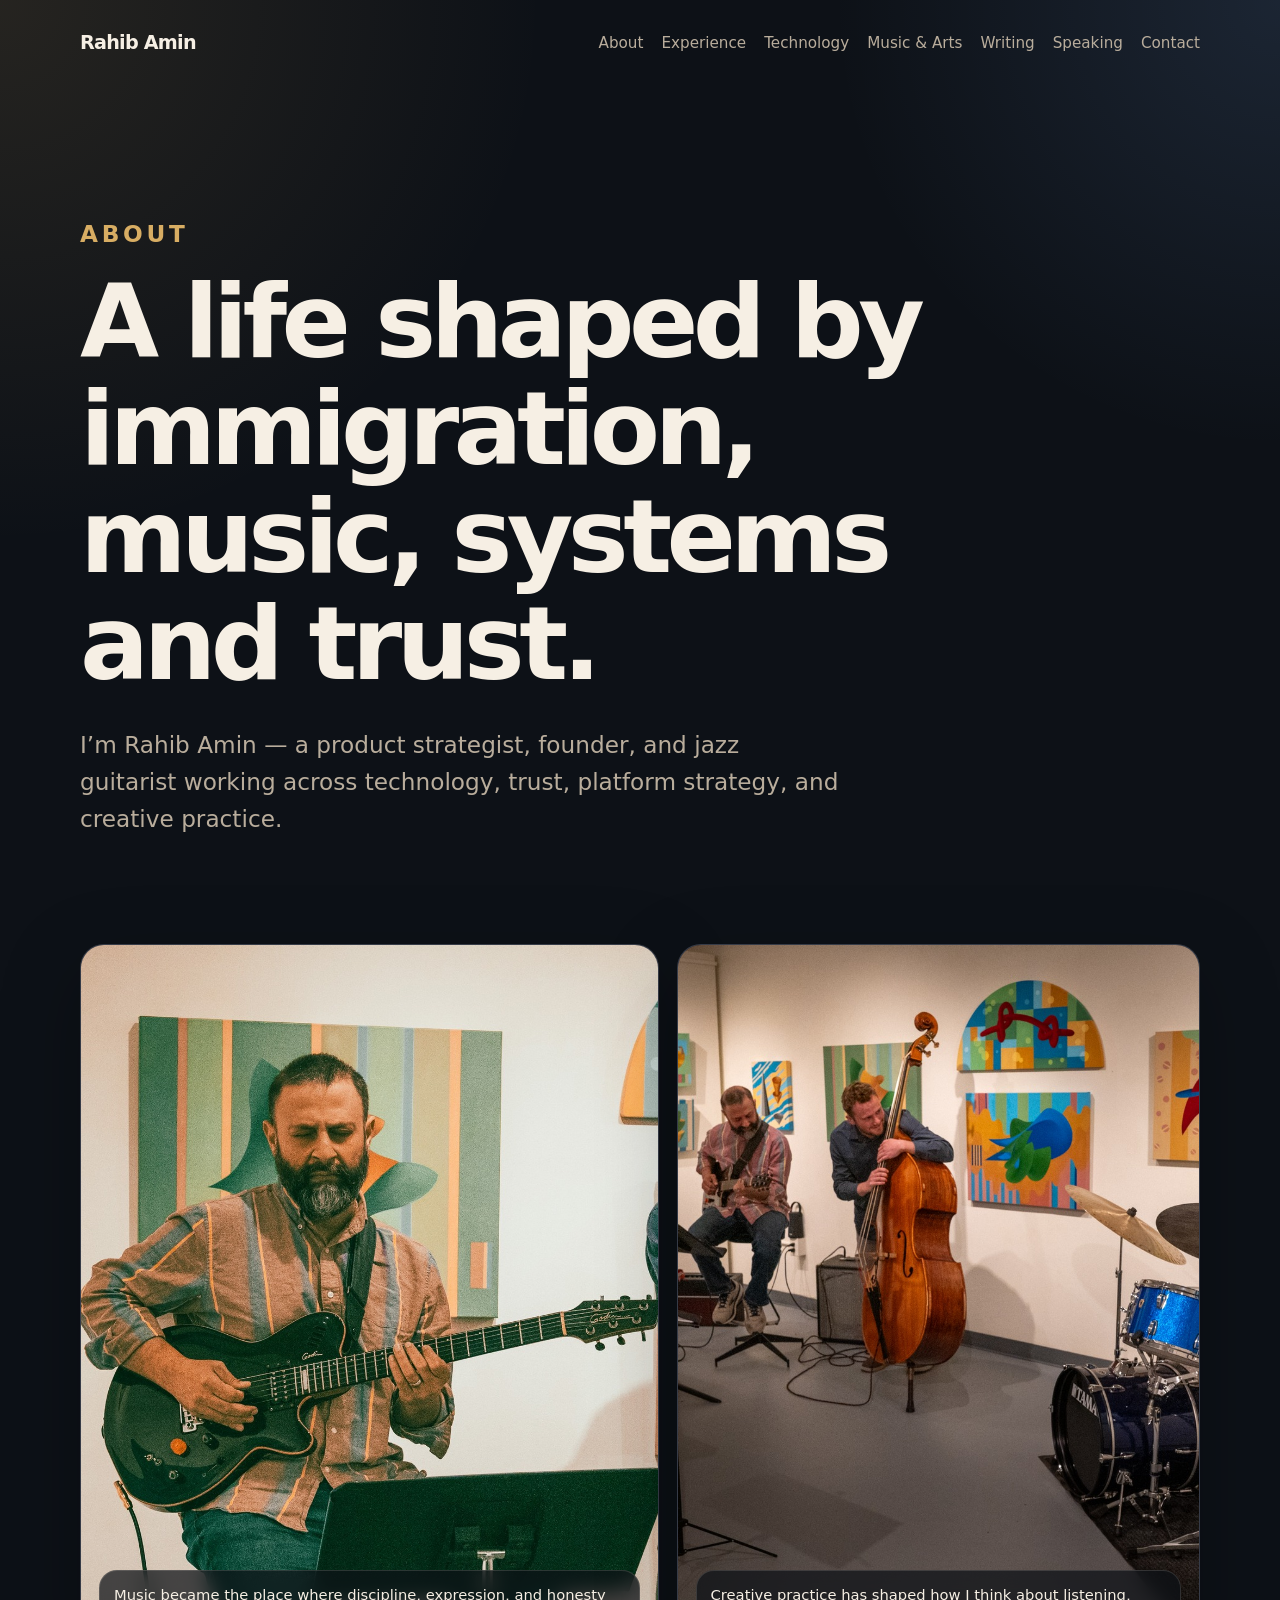
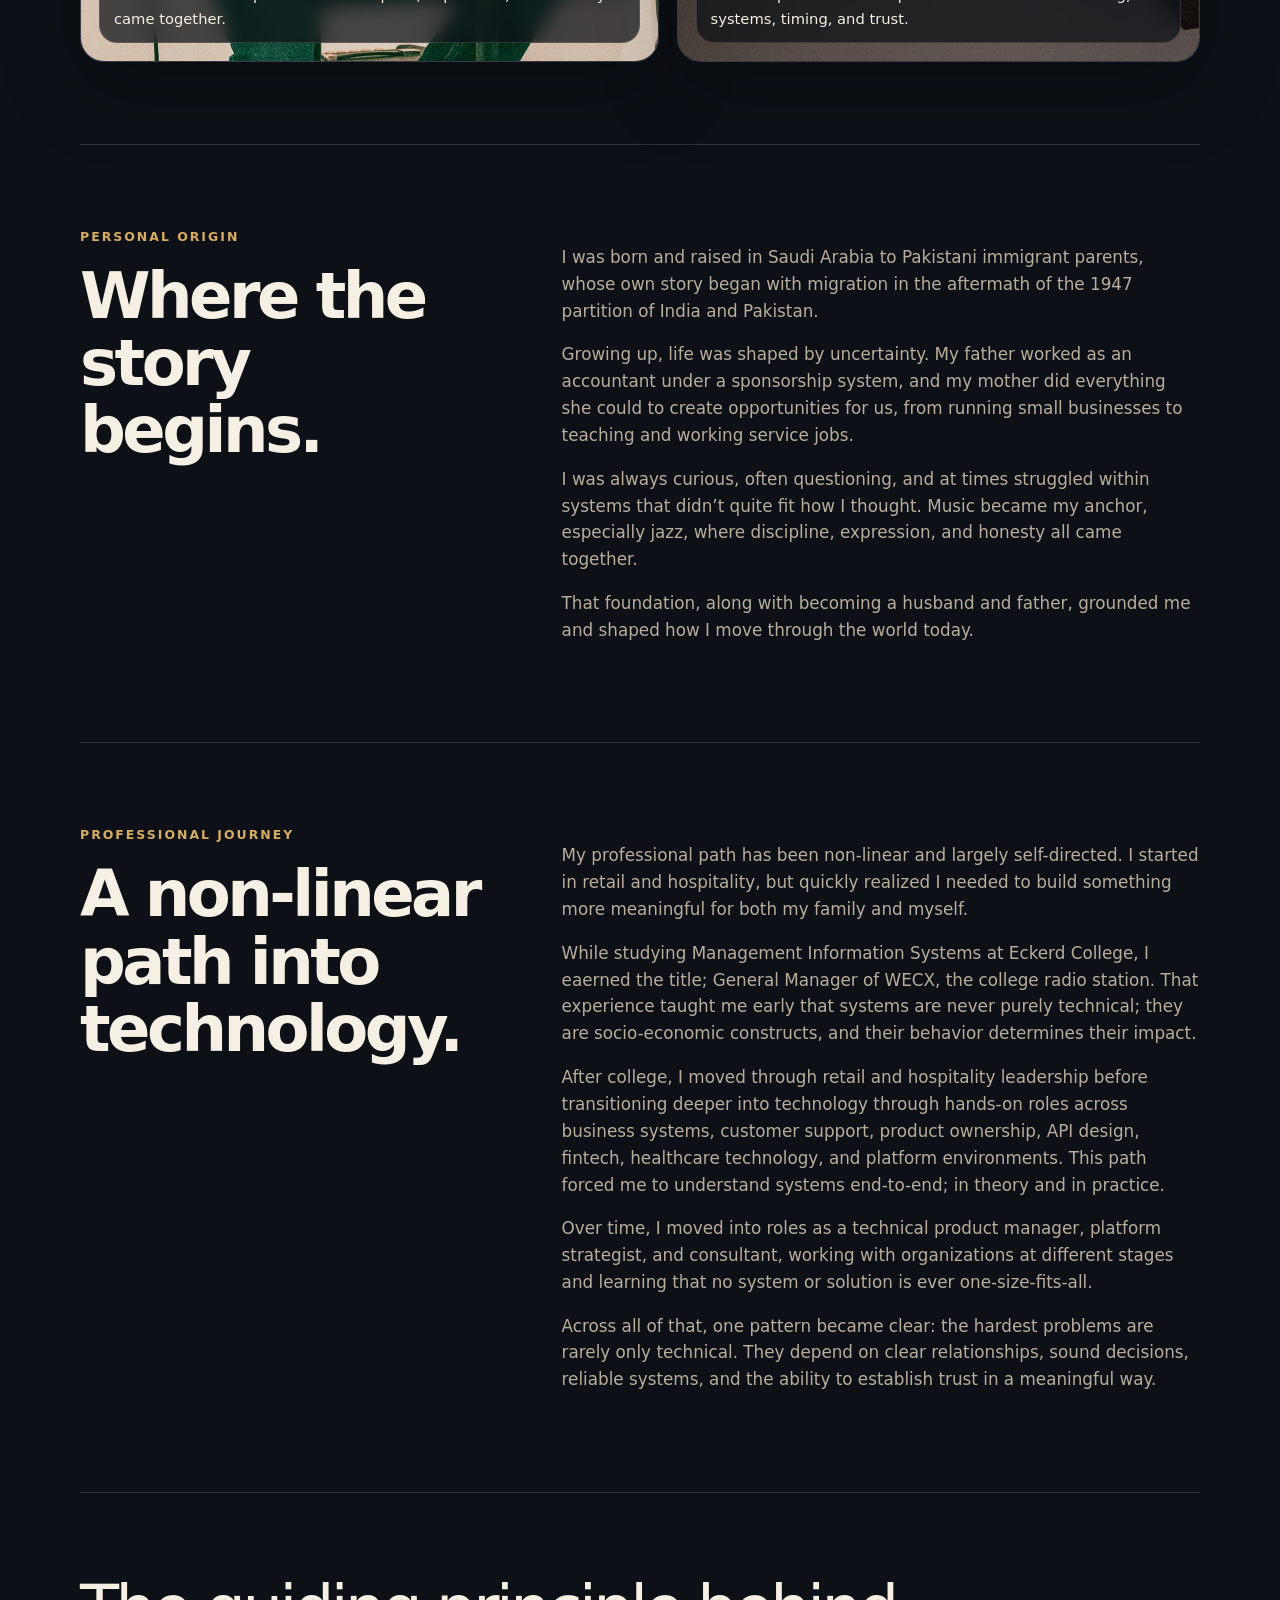
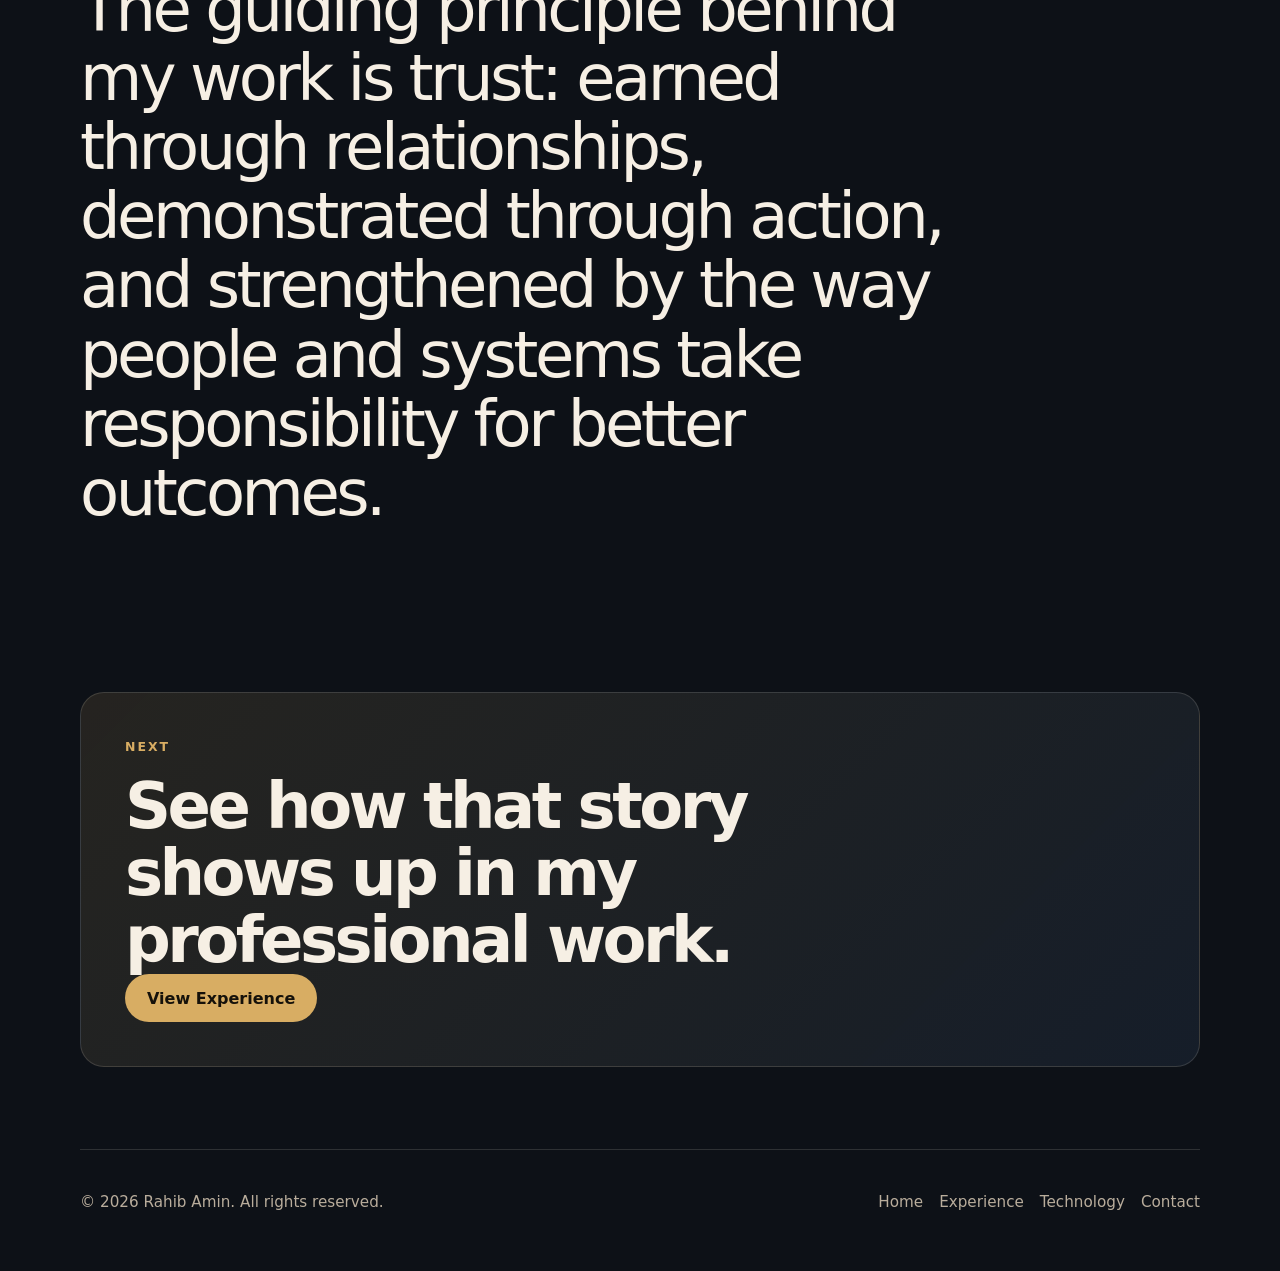
==== commit 451d03a7: "Refine content in about/index.html for clarity Updated the description meta tag and modified various" ====
--- a/about/index.html
+++ b/about/index.html
@@ -4,7 +4,7 @@
   <meta charset="UTF-8" />
   <meta name="viewport" content="width=device-width, initial-scale=1.0" />
   <title>About | Rahib Amin</title>
-  <meta name="description" content="About Rahib Amin: product strategist, founder, jazz guitarist, and systems thinker shaped by migration, music, technology, and trust." />
+  <meta name="description" content="About Rahib Amin: product strategist, founder, jazz guitarist, and systems thinker shaped by immigration, music, technology, and trust." />
   <link rel="stylesheet" href="../assets/styles.css" />
 </head>
 <body>
@@ -18,7 +18,7 @@
   <main>
     <section class="page-hero">
       <p class="eyebrow">About</p>
-      <h1>A life shaped by migration, music, systems, and trust.</h1>
+      <h1>A life shaped by immigration, music, systems and trust.</h1>
       <p>I’m Rahib Amin — a product strategist, founder, and jazz guitarist working across technology, trust, platform strategy, and creative practice.</p>
     </section>
 
@@ -31,7 +31,7 @@
       <div><p class="eyebrow">Personal origin</p><h2>Where the story begins.</h2></div>
       <div>
         <p>I was born and raised in Saudi Arabia to Pakistani immigrant parents, whose own story began with migration in the aftermath of the 1947 partition of India and Pakistan.</p>
-        <p>Growing up, life was shaped by uncertainty. My father worked as an accountant under a sponsorship system, and my mother did everything she could to create opportunities for us — from running small businesses to teaching and working service jobs.</p>
+        <p>Growing up, life was shaped by uncertainty. My father worked as an accountant under a sponsorship system, and my mother did everything she could to create opportunities for us, from running small businesses to teaching and working service jobs.</p>
         <p>I was always curious, often questioning, and at times struggled within systems that didn’t quite fit how I thought. Music became my anchor, especially jazz, where discipline, expression, and honesty all came together.</p>
         <p>That foundation, along with becoming a husband and father, grounded me and shaped how I move through the world today.</p>
       </div>
@@ -41,17 +41,17 @@
       <div><p class="eyebrow">Professional journey</p><h2>A non-linear path into technology.</h2></div>
       <div>
         <p>My professional path has been non-linear and largely self-directed. I started in retail and hospitality, but quickly realized I needed to build something more meaningful for both my family and myself.</p>
-        <p>I transitioned into technology through hands-on experience, working across customer support, product management, API design, and system architecture in fintech and platform environments. That path forced me to understand systems end-to-end — not in theory, but in practice.</p>
-        <p>Over time, I moved into roles as a technical product manager, strategist, and consultant, working with organizations at different stages and learning that no system or solution is ever one-size-fits-all.</p>
-        <p>Across all of that, one pattern became clear: organizations consistently struggle with trust, especially when it comes to how systems handle sensitive data.</p>
+        <p>While studying Management Information Systems at Eckerd College, I eaerned the title; General Manager of WECX, the college radio station. That experience taught me early that systems are never purely technical; they are socio-economic constructs, and their behavior determines their impact. </p>
+        <p>After college, I moved through retail and hospitality leadership before transitioning deeper into technology through hands-on roles across business systems, customer support, product ownership, API design, fintech, healthcare technology, and platform environments. This path forced me to understand systems end-to-end; in theory and in practice.</p>
+        <p>Over time, I moved into roles as a technical product manager, platform strategist, and consultant, working with organizations at different stages and learning that no system or solution is ever one-size-fits-all.</p>
+        <p>Across all of that, one pattern became clear: the hardest problems are rarely only technical. They depend on clear relationships, sound decisions, reliable systems, and the ability to establish trust in a meaningful way.</p>
       </div>
     </section>
 
-    <section class="quote-section"><blockquote>“The thread running through my work is trust — how it is built, how it breaks, and how it can be proven.”</blockquote></section>
+    <section class="quote-section"><blockquote>The guiding principle behind my work is trust: earned through relationships, demonstrated through action, and strengthened by the way people and systems take responsibility for better outcomes.</blockquote></section>
 
     <section class="cta-section">
       <p class="eyebrow">Next</p><h2>See how that story shows up in my professional work.</h2>
-      <p>My experience spans hospitality, business systems, healthcare technology, fintech, platform strategy, API ecosystems, consulting, music, and founder-led product development.</p>
       <a class="button primary" href="../experience/">View Experience</a>
     </section>
   </main>
